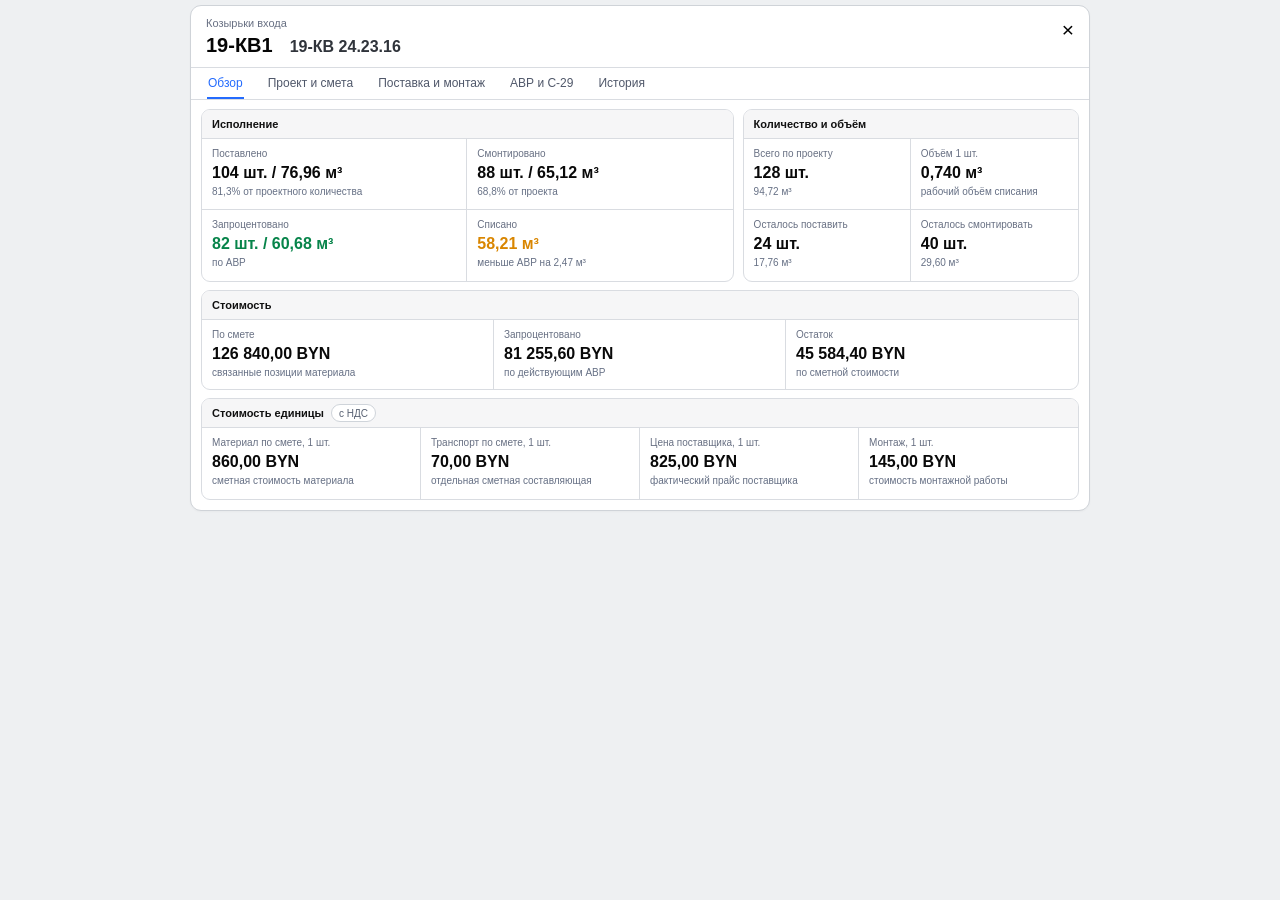
==== prototype/material-card/material-card.html @ f225ee91 "Add standalone material card visual prototype" ====
<!doctype html><html lang="ru"><head><meta charset="utf-8"><meta name="viewport" content="width=device-width,initial-scale=1"><title>Карточка материала — Филимонова</title><link rel="stylesheet" href="./material-card.css"></head><body><main class="fmc-stage"><article class="fmc-card">
<header class="fmc-top"><div class="fmc-kicker">Козырьки входа</div><div class="fmc-id"><span class="fmc-mark">19-КВ1</span><span class="fmc-name">19-КВ 24.23.16</span></div><button class="fmc-close" type="button">×</button></header>
<nav class="fmc-tabs"><button class="fmc-tab is-active" data-tab="overview">Обзор</button><button class="fmc-tab" data-tab="project">Проект и смета</button><button class="fmc-tab" data-tab="supply">Поставка и монтаж</button><button class="fmc-tab" data-tab="avr">АВР и С-29</button><button class="fmc-tab" data-tab="history">История</button></nav>
<section class="fmc-page is-active" data-page="overview"><div class="fmc-row two"><div class="fmc-box"><div class="fmc-box-title">Исполнение</div><div class="fmc-grid2"><div class="fmc-metric"><div class="fmc-label">Поставлено</div><div class="fmc-value">104 шт. / 76,96 м³</div><div class="fmc-sub">81,3% от проектного количества</div></div><div class="fmc-metric"><div class="fmc-label">Смонтировано</div><div class="fmc-value">88 шт. / 65,12 м³</div><div class="fmc-sub">68,8% от проекта</div></div><div class="fmc-metric"><div class="fmc-label">Запроцентовано</div><div class="fmc-value fmc-green">82 шт. / 60,68 м³</div><div class="fmc-sub">по АВР</div></div><div class="fmc-metric"><div class="fmc-label">Списано</div><div class="fmc-value fmc-orange">58,21 м³</div><div class="fmc-sub">меньше АВР на 2,47 м³</div></div></div></div><div class="fmc-box"><div class="fmc-box-title">Количество и объём</div><div class="fmc-grid2"><div class="fmc-metric"><div class="fmc-label">Всего по проекту</div><div class="fmc-value">128 шт.</div><div class="fmc-sub">94,72 м³</div></div><div class="fmc-metric"><div class="fmc-label">Объём 1 шт.</div><div class="fmc-value">0,740 м³</div><div class="fmc-sub">рабочий объём списания</div></div><div class="fmc-metric"><div class="fmc-label">Осталось поставить</div><div class="fmc-value">24 шт.</div><div class="fmc-sub">17,76 м³</div></div><div class="fmc-metric"><div class="fmc-label">Осталось смонтировать</div><div class="fmc-value">40 шт.</div><div class="fmc-sub">29,60 м³</div></div></div></div></div>
<div class="fmc-box fmc-mt fmc-cost"><div class="fmc-box-title">Стоимость</div><div class="fmc-grid3"><div class="fmc-metric"><div class="fmc-label">По смете</div><div class="fmc-value">126 840,00 BYN</div><div class="fmc-sub">связанные позиции материала</div></div><div class="fmc-metric"><div class="fmc-label">Запроцентовано</div><div class="fmc-value">81 255,60 BYN</div><div class="fmc-sub">по действующим АВР</div></div><div class="fmc-metric"><div class="fmc-label">Остаток</div><div class="fmc-value">45 584,40 BYN</div><div class="fmc-sub">по сметной стоимости</div></div></div></div>
<div class="fmc-box fmc-mt"><div class="fmc-box-title">Стоимость единицы <span class="fmc-badge">с НДС</span></div><div class="fmc-grid4"><div class="fmc-metric"><div class="fmc-label">Материал по смете, 1 шт.</div><div class="fmc-value">860,00 BYN</div><div class="fmc-sub">сметная стоимость материала</div></div><div class="fmc-metric"><div class="fmc-label">Транспорт по смете, 1 шт.</div><div class="fmc-value">70,00 BYN</div><div class="fmc-sub">отдельная сметная составляющая</div></div><div class="fmc-metric"><div class="fmc-label">Цена поставщика, 1 шт.</div><div class="fmc-value">825,00 BYN</div><div class="fmc-sub">фактический прайс поставщика</div></div><div class="fmc-metric"><div class="fmc-label">Монтаж, 1 шт.</div><div class="fmc-value">145,00 BYN</div><div class="fmc-sub">стоимость монтажной работы</div></div></div></div></section>
<section class="fmc-page" data-page="project"><div class="fmc-row equal"><div class="fmc-box"><div class="fmc-box-title">Проект</div><div class="fmc-grid2"><div class="fmc-metric"><div class="fmc-label">Всего</div><div class="fmc-value">128 шт.</div><div class="fmc-sub">94,72 м³</div></div><div class="fmc-metric"><div class="fmc-label">Объём 1 шт.</div><div class="fmc-value">0,740 м³</div><div class="fmc-sub">для учёта и списания</div></div></div></div><div class="fmc-box"><div class="fmc-box-title">Смета</div><div class="fmc-grid2"><div class="fmc-metric"><div class="fmc-label">Количество по смете</div><div class="fmc-value">128 шт.</div><div class="fmc-sub">связанные позиции</div></div><div class="fmc-metric"><div class="fmc-label">Контроль</div><div class="fmc-value fmc-green">Совпадает</div><div class="fmc-sub">проект = смета</div></div></div></div></div>
<div class="fmc-box fmc-mt"><div class="fmc-box-title">Распределение по этажам <span class="fmc-note">компактная матрица вместо длинного списка</span></div><div class="fmc-floor"><table><thead><tr><th>Секция</th><th>Ц</th><th>1</th><th>2</th><th>3</th><th>4</th><th>5</th><th>6</th><th>7</th><th>8</th><th>9</th><th>10</th><th>11</th><th>12</th><th>13</th><th>14</th><th>15</th><th>16</th><th>17</th><th>18</th><th>19</th><th>Ч</th><th>К</th><th>Всего</th></tr></thead><tbody><tr><td>Секция 1</td><td>2</td><td>3</td><td>3</td><td>3</td><td>3</td><td>3</td><td>3</td><td>3</td><td>3</td><td>3</td><td>3</td><td>3</td><td>3</td><td>3</td><td>3</td><td>3</td><td>3</td><td>3</td><td>3</td><td>3</td><td>2</td><td>—</td><td><b>61</b></td></tr><tr><td>Секция 2</td><td>2</td><td>3</td><td>3</td><td>3</td><td>3</td><td>3</td><td>3</td><td>3</td><td>3</td><td>3</td><td>3</td><td>3</td><td>3</td><td>3</td><td>3</td><td>3</td><td>3</td><td>3</td><td>3</td><td>3</td><td>3</td><td>—</td><td><b>67</b></td></tr></tbody></table></div></div>
<div class="fmc-box fmc-mt"><div class="fmc-box-title">Связанные строки смет</div><div class="fmc-table-wrap"><table class="fmc-table"><thead><tr><th>Смета</th><th>Поз.</th><th>Марка</th><th>Наименование</th><th>Ед.</th><th>По смете</th><th>Запроцентовано</th><th>Остаток</th><th>Стоимость</th></tr></thead><tbody><tr><td class="center">№202</td><td class="center">496</td><td>19-КВ1</td><td>19-КВ 24.23.16</td><td class="center">шт.</td><td class="num">128</td><td class="num">82</td><td class="num">46</td><td class="num">126 840,00</td></tr></tbody></table></div></div>
<div class="fmc-box fmc-mt"><div class="fmc-box-title">Стоимость по смете <span class="fmc-badge">с НДС</span></div><div class="fmc-grid3"><div class="fmc-metric"><div class="fmc-label">Материал, 1 шт.</div><div class="fmc-value">860,00 BYN</div><div class="fmc-sub">сметная цена</div></div><div class="fmc-metric"><div class="fmc-label">Транспорт, 1 шт.</div><div class="fmc-value">70,00 BYN</div><div class="fmc-sub">сметный транспорт</div></div><div class="fmc-metric"><div class="fmc-label">Материал + транспорт</div><div class="fmc-value">930,00 BYN</div><div class="fmc-sub">сметная база единицы</div></div></div></div>
<div class="fmc-row equal fmc-mt"><div class="fmc-box"><div class="fmc-box-title">Исходные данные сметы</div><div class="fmc-props"><div class="fmc-prop"><b>Исходное обоснование</b><span>19-КВ1</span></div><div class="fmc-prop"><b>Исходное наименование</b><span>19-КВ 24.23.16</span></div><div class="fmc-prop"><b>Источник</b><span>Смета №202</span></div></div></div><div class="fmc-box"><div class="fmc-box-title">Технические данные проекта</div><div class="fmc-props"><div class="fmc-prop"><b>Обозначение</b><span>111-22-КЖ.И9-19-КВ1</span></div><div class="fmc-prop"><b>Масса</b><span>2 210 кг</span></div><div class="fmc-prop"><b>Габариты</b><span>2400 × 2300 × 160 мм</span></div></div></div></div></section>
<section class="fmc-page" data-page="supply"><div class="fmc-box"><div class="fmc-box-title">Движение материала</div><div class="fmc-flow"><div class="fmc-flow-card"><b>Требуется по проекту</b><strong>128 шт. / 94,72 м³</strong><span>100%</span></div><div class="fmc-arrow">→</div><div class="fmc-flow-card"><b>Поставлено</b><strong>104 шт. / 76,96 м³</strong><span>на объекте 81,3%</span></div><div class="fmc-arrow">→</div><div class="fmc-flow-card"><b>Смонтировано</b><strong>88 шт. / 65,12 м³</strong><span>68,8% проекта</span></div></div></div><div class="fmc-row equal fmc-mt"><div class="fmc-box"><div class="fmc-box-title">Поставка</div><div class="fmc-progress-row"><b>Поставлено</b><div class="fmc-track"><div class="fmc-fill" style="width:81.3%"></div></div><div class="fmc-pval">104 / 128 шт.</div></div><div class="fmc-progress-row"><b>Осталось поставить</b><div></div><div class="fmc-pval">24 шт. / 17,76 м³</div></div><div class="fmc-progress-row"><b>На объекте сейчас</b><div></div><div class="fmc-pval">16 шт. / 11,84 м³</div></div></div><div class="fmc-box"><div class="fmc-box-title">Монтаж</div><div class="fmc-progress-row"><b>Смонтировано</b><div class="fmc-track"><div class="fmc-fill green" style="width:68.8%"></div></div><div class="fmc-pval">88 / 128 шт.</div></div><div class="fmc-progress-row"><b>Осталось смонтировать</b><div></div><div class="fmc-pval">40 шт. / 29,60 м³</div></div><div class="fmc-progress-row"><b>Обеспечено поставкой</b><div class="fmc-track"><div class="fmc-fill" style="width:40%"></div></div><div class="fmc-pval">16 из 40 шт.</div></div></div></div>
<div class="fmc-box fmc-mt"><div class="fmc-box-title">Фактическая стоимость <span class="fmc-badge">с НДС</span></div><div class="fmc-grid3"><div class="fmc-metric"><div class="fmc-label">Цена поставщика, 1 шт.</div><div class="fmc-value">825,00 BYN</div><div class="fmc-sub">по действующему прайсу/факту</div></div><div class="fmc-metric"><div class="fmc-label">Монтаж, 1 шт.</div><div class="fmc-value">145,00 BYN</div><div class="fmc-sub">стоимость монтажной работы</div></div><div class="fmc-metric"><div class="fmc-label">Материал + монтаж</div><div class="fmc-value">970,00 BYN</div><div class="fmc-sub">без сравнения с С-29</div></div></div></div>
<div class="fmc-row equal fmc-mt"><div class="fmc-box"><div class="fmc-box-title">Последние поставки</div><table class="fmc-table"><thead><tr><th>Дата</th><th>Документ</th><th>Кол-во</th><th>Объём</th></tr></thead><tbody><tr><td>24.09.2026</td><td>ТТН 4821</td><td class="num">8 шт.</td><td class="num">5,92 м³</td></tr><tr><td>18.09.2026</td><td>ТТН 4716</td><td class="num">10 шт.</td><td class="num">7,40 м³</td></tr><tr><td>11.09.2026</td><td>ТТН 4598</td><td class="num">12 шт.</td><td class="num">8,88 м³</td></tr></tbody></table></div><div class="fmc-box"><div class="fmc-box-title">Монтаж по секциям</div><table class="fmc-table"><thead><tr><th>Секция</th><th>По проекту</th><th>Смонтировано</th><th>Остаток</th></tr></thead><tbody><tr><td>Секция 1</td><td class="num">61</td><td class="num">45</td><td class="num">16</td></tr><tr><td>Секция 2</td><td class="num">67</td><td class="num">43</td><td class="num">24</td></tr><tr class="total"><td>Всего</td><td class="num">128</td><td class="num">88</td><td class="num">40</td></tr></tbody></table></div></div></section>
<section class="fmc-page" data-page="avr"><div class="fmc-row three"><div class="fmc-box"><div class="fmc-box-title">Запроцентовано</div><div class="fmc-metric"><div class="fmc-value fmc-green">82 шт. / 60,68 м³</div><div class="fmc-sub">81 255,60 BYN</div></div></div><div class="fmc-box"><div class="fmc-box-title">Списано <span class="fmc-badge">без НДС</span></div><div class="fmc-metric"><div class="fmc-value fmc-orange">58,21 м³</div><div class="fmc-sub">по С-29 / бухгалтерии</div></div></div><div class="fmc-box"><div class="fmc-box-title">Разница</div><div class="fmc-metric"><div class="fmc-value fmc-orange">2,47 м³</div><div class="fmc-sub"><span class="fmc-badge warn">списано меньше АВР</span></div></div></div></div>
<div class="fmc-box fmc-mt"><div class="fmc-box-title">АВР и списание по месяцам <span class="fmc-note">АВР — по сметной базе; С-29 — без НДС</span></div><table class="fmc-table"><thead><tr><th>Месяц</th><th>АВР</th><th>Кол-во, шт.</th><th>АВР, м³</th><th>Стоимость АВР</th><th>С-29, м³</th><th>Разница</th><th>Статус</th></tr></thead><tbody><tr><td>Июнь 2026</td><td>№1</td><td class="num">18</td><td class="num">13,32</td><td class="num">17 826,00</td><td class="num">13,32</td><td class="num fmc-green">0,00</td><td class="center"><span class="fmc-badge">совпадает</span></td></tr><tr><td>Июль 2026</td><td>№2</td><td class="num">20</td><td class="num">14,80</td><td class="num">19 806,00</td><td class="num">14,80</td><td class="num fmc-green">0,00</td><td class="center"><span class="fmc-badge">совпадает</span></td></tr><tr><td>Август 2026</td><td>№3</td><td class="num">22</td><td class="num">16,28</td><td class="num">21 786,60</td><td class="num">15,31</td><td class="num fmc-orange">0,97</td><td class="center"><span class="fmc-badge warn">контроль</span></td></tr><tr><td>Сентябрь 2026</td><td>№4</td><td class="num">22</td><td class="num">16,28</td><td class="num">21 837,00</td><td class="num">14,78</td><td class="num fmc-orange">1,50</td><td class="center"><span class="fmc-badge warn">контроль</span></td></tr><tr class="total"><td>Всего</td><td></td><td class="num">82</td><td class="num">60,68</td><td class="num">81 255,60</td><td class="num">58,21</td><td class="num fmc-orange">2,47</td><td></td></tr></tbody></table></div>
<div class="fmc-box fmc-mt"><div class="fmc-box-title">Стоимость</div><div class="fmc-grid3"><div class="fmc-metric"><div class="fmc-label">По смете</div><div class="fmc-value">126 840,00 BYN</div><div class="fmc-sub">100%</div></div><div class="fmc-metric"><div class="fmc-label">Запроцентовано</div><div class="fmc-value">81 255,60 BYN</div><div class="fmc-sub">64,1%</div></div><div class="fmc-metric"><div class="fmc-label">Остаток</div><div class="fmc-value">45 584,40 BYN</div><div class="fmc-sub">35,9%</div></div></div></div></section>
<section class="fmc-page" data-page="history"><div class="fmc-box"><div class="fmc-box-title">История материала <span class="fmc-note">изменения данных, связей и источников</span></div><div class="fmc-history"><div class="fmc-history-row"><div class="fmc-history-time">27.09.2026 · 10:24</div><div class="fmc-history-source">Сметы</div><div>Для пользовательского отображения применены проектные Марка и Наименование. Исходные сметные значения сохранены.</div><div class="fmc-history-user">Система</div></div><div class="fmc-history-row"><div class="fmc-history-time">25.09.2026 · 16:43</div><div class="fmc-history-source">С-29</div><div>За сентябрь списано 14,78 м³. Разница с АВР месяца — 1,50 м³.</div><div class="fmc-history-user">Система</div></div><div class="fmc-history-row"><div class="fmc-history-time">24.09.2026 · 11:12</div><div class="fmc-history-source">Поставка</div><div>Импортирована поставка по ТТН 4821: 8 шт. / 5,92 м³.</div><div class="fmc-history-user">Импорт</div></div><div class="fmc-history-row"><div class="fmc-history-time">20.09.2026 · 17:08</div><div class="fmc-history-source">Монтаж</div><div>Подтверждён монтаж 6 панелей по секции 1.</div><div class="fmc-history-user">Прораб</div></div><div class="fmc-history-row"><div class="fmc-history-time">18.09.2026 · 09:31</div><div class="fmc-history-source">Смета №202</div><div>Связь материала со строкой сметы №202, поз. 496 подтверждена.</div><div class="fmc-history-user">ПТО</div></div></div></div><div class="fmc-tech">▸&nbsp; Технические идентификаторы</div></section>
</article></main><script src="./material-card.js"></script></body></html>
---- prototype/material-card/material-card.css ----
/* Standalone Filimonova Material Card. No dependency on app.css. */
:root{--fmc-bg:#eef0f2;--fmc-card:#fff;--fmc-line:#d9dce1;--fmc-line2:#e5e7eb;--fmc-head:#f6f6f7;--fmc-text:#111827;--fmc-muted:#687083;--fmc-blue:#246bfd;--fmc-green:#07844a;--fmc-orange:#d98600}
*{box-sizing:border-box}html,body{margin:0;min-height:100%;font-family:"Segoe UI",Arial,sans-serif;color:var(--fmc-text);background:var(--fmc-bg);font-size:12px}.fmc-stage{padding:5px}.fmc-card{width:900px;max-width:calc(100vw - 10px);margin:0 auto;background:#fff;border:1px solid #cfd3d8;border-radius:11px;box-shadow:0 1px 2px rgba(0,0,0,.03);overflow:hidden}.fmc-top{position:relative;padding:11px 48px 9px 15px;border-bottom:1px solid var(--fmc-line)}.fmc-kicker{font-size:11px;color:var(--fmc-muted);margin-bottom:4px}.fmc-id{display:flex;align-items:baseline;gap:17px}.fmc-mark{font-size:20px;line-height:25px;font-weight:700;color:#050505}.fmc-name{font-size:16px;line-height:22px;font-weight:600;color:#30343b}.fmc-close{position:absolute;right:15px;top:13px;border:0;background:none;font-size:21px;line-height:22px;padding:0;cursor:pointer}.fmc-tabs{height:32px;display:flex;align-items:flex-end;gap:23px;padding:0 16px;border-bottom:1px solid var(--fmc-line);white-space:nowrap}.fmc-tab{height:31px;border:0;border-bottom:2px solid transparent;background:none;padding:0 1px;font:12px/30px "Segoe UI",Arial;color:#50586a;cursor:pointer}.fmc-tab.is-active{color:var(--fmc-blue);border-bottom-color:var(--fmc-blue);font-weight:500}.fmc-page{display:none;padding:9px 10px 10px}.fmc-page.is-active{display:block}.fmc-row{display:grid;gap:9px}.fmc-row.two{grid-template-columns:1.52fr .96fr}.fmc-row.equal{grid-template-columns:1fr 1fr}.fmc-row.three{grid-template-columns:repeat(3,1fr)}.fmc-box{border:1px solid var(--fmc-line);border-radius:9px;overflow:hidden;background:#fff}.fmc-box+.fmc-box{}.fmc-box-title{height:29px;display:flex;align-items:center;padding:0 10px;background:var(--fmc-head);border-bottom:1px solid var(--fmc-line);font-weight:700;color:#111;font-size:11px}.fmc-box-title .fmc-note{font-weight:400;color:#697386;margin-left:8px;font-size:10px}.fmc-grid2{display:grid;grid-template-columns:1fr 1fr}.fmc-grid3{display:grid;grid-template-columns:repeat(3,1fr)}.fmc-grid4{display:grid;grid-template-columns:repeat(4,1fr)}.fmc-metric{min-height:71px;padding:9px 10px;border-right:1px solid var(--fmc-line);border-bottom:1px solid var(--fmc-line)}.fmc-grid2 .fmc-metric:nth-child(2n),.fmc-grid3 .fmc-metric:nth-child(3n),.fmc-grid4 .fmc-metric:nth-child(4n){border-right:0}.fmc-grid2 .fmc-metric:nth-last-child(-n+2),.fmc-grid3 .fmc-metric:nth-last-child(-n+3),.fmc-grid4 .fmc-metric:nth-last-child(-n+4){border-bottom:0}.fmc-label{font-size:10px;color:var(--fmc-muted);margin-bottom:4px}.fmc-value{font-size:16px;line-height:19px;font-weight:700;color:#090909}.fmc-sub{font-size:10px;line-height:14px;color:#667085;margin-top:3px}.fmc-green{color:var(--fmc-green)}.fmc-orange{color:var(--fmc-orange)}.fmc-blue{color:var(--fmc-blue)}.fmc-mt{margin-top:8px}.fmc-badge{display:inline-flex;align-items:center;height:18px;border:1px solid #cfd4da;border-radius:10px;padding:0 7px;background:#fff;color:#596273;font-size:10px;font-weight:400;margin-left:7px}.fmc-badge.warn{border-color:#f0c782;background:#fff8eb;color:#b66d00}.fmc-cost .fmc-metric{min-height:69px}.fmc-table-wrap{overflow:auto}.fmc-table{width:100%;border-collapse:collapse;table-layout:auto;font-size:10.5px}.fmc-table th,.fmc-table td{height:29px;padding:0 8px;border-right:1px solid var(--fmc-line);border-bottom:1px solid var(--fmc-line);white-space:nowrap}.fmc-table th:last-child,.fmc-table td:last-child{border-right:0}.fmc-table tr:last-child td{border-bottom:0}.fmc-table th{background:#fafafa;color:#4d5565;font-weight:400;text-align:center}.fmc-table td.num{text-align:right}.fmc-table td.center{text-align:center}.fmc-table tr.total td{font-weight:700}.fmc-floor{padding:7px 10px 8px}.fmc-floor table{width:100%;border-collapse:collapse;font-size:9px}.fmc-floor th,.fmc-floor td{height:27px;border:1px solid var(--fmc-line);text-align:center;padding:0 4px}.fmc-floor th{font-weight:400;color:#475166;background:#fafafa}.fmc-floor td:first-child,.fmc-floor th:first-child{text-align:left;padding-left:8px}.fmc-floor td:first-child{font-weight:700}.fmc-props{padding:3px 10px 6px}.fmc-prop{display:grid;grid-template-columns:145px 1fr;align-items:center;min-height:28px;border-bottom:1px solid #eceef1}.fmc-prop:last-child{border-bottom:0}.fmc-prop b{font-weight:400;color:#687083;font-size:10px}.fmc-prop span{font-size:10.5px}.fmc-flow{display:grid;grid-template-columns:1fr 28px 1fr 28px 1fr;align-items:center;padding:10px}.fmc-flow-card{border:1px solid var(--fmc-line);border-radius:8px;padding:9px 10px;min-height:73px}.fmc-flow-card b{display:block;font-weight:400;color:#687083;font-size:10px;margin-bottom:4px}.fmc-flow-card strong{display:block;font-size:15px;line-height:19px}.fmc-flow-card span{font-size:10px;color:#687083}.fmc-arrow{text-align:center;color:#89909b;font-size:17px}.fmc-progress-row{display:grid;grid-template-columns:165px 1fr 125px;gap:10px;align-items:center;min-height:31px;padding:0 9px;border-bottom:1px solid #eceef1}.fmc-progress-row:last-child{border-bottom:0}.fmc-progress-row b{font-size:10px}.fmc-track{height:6px;background:#e8e9eb;border-radius:4px;overflow:hidden}.fmc-fill{height:100%;background:#4285f4}.fmc-fill.green{background:#168650}.fmc-pval{text-align:right;font-size:10px}.fmc-history{padding:1px 10px}.fmc-history-row{display:grid;grid-template-columns:135px 115px 1fr 80px;gap:10px;align-items:start;padding:8px 0;border-bottom:1px solid #e6e8eb;font-size:10px}.fmc-history-row:last-child{border-bottom:0}.fmc-history-time,.fmc-history-user{color:#697386}.fmc-history-source{font-weight:700}.fmc-history-user{text-align:right}.fmc-tech{height:30px;display:flex;align-items:center;padding:0 10px;color:#687083;font-size:10px;border-top:1px solid var(--fmc-line);margin-top:8px}.fmc-compact .fmc-metric{min-height:72px}
@media(max-width:720px){.fmc-row.two,.fmc-row.equal,.fmc-row.three{grid-template-columns:1fr}.fmc-flow{grid-template-columns:1fr;gap:6px}.fmc-arrow{transform:rotate(90deg)}.fmc-history-row{grid-template-columns:1fr}.fmc-history-user{text-align:left}}
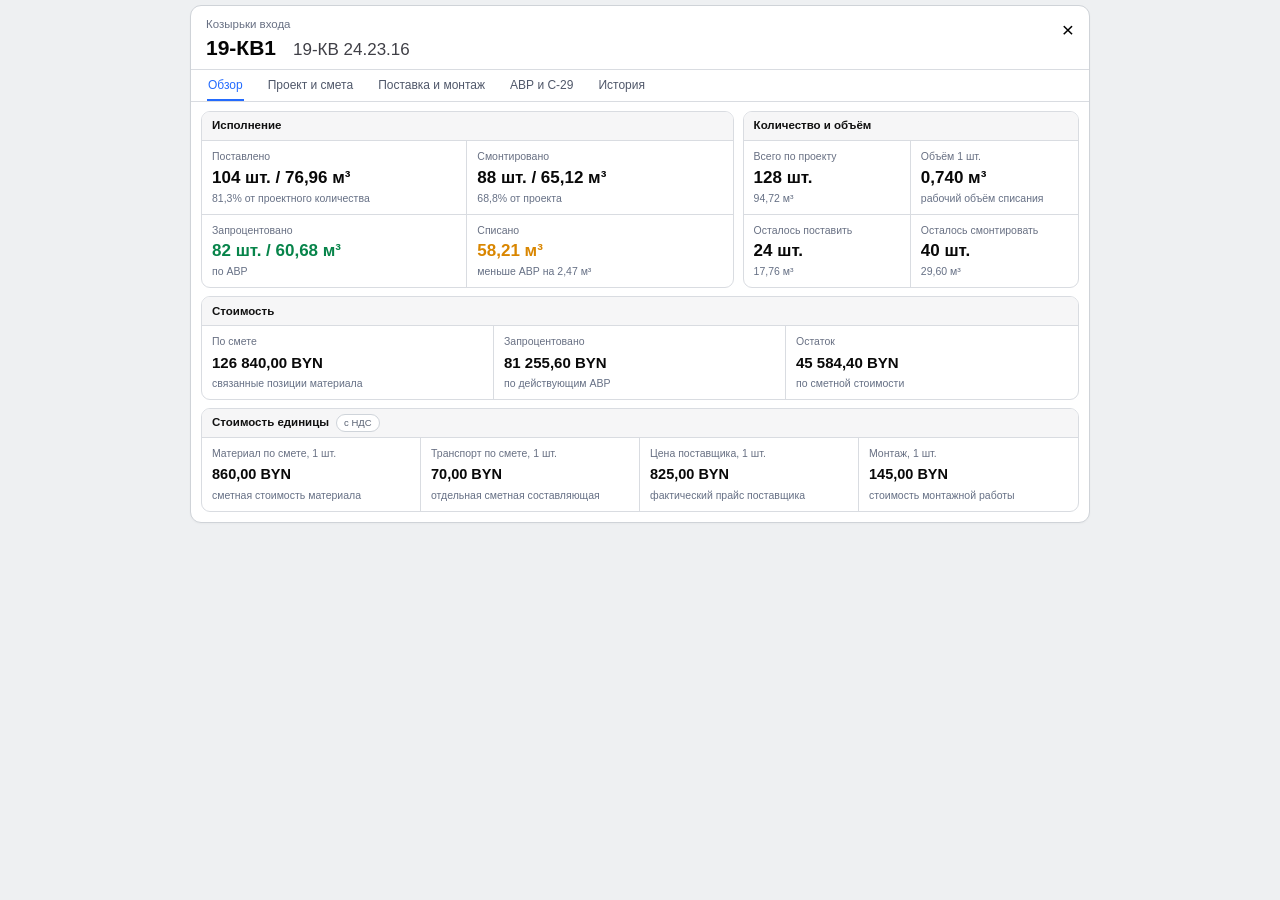
==== commit 2cd64e3d: "Refresh material card stylesheet for Arial typography" ====
--- a/prototype/material-card/material-card.html
+++ b/prototype/material-card/material-card.html
@@ -1,4 +1,4 @@
-<!doctype html><html lang="ru"><head><meta charset="utf-8"><meta name="viewport" content="width=device-width,initial-scale=1"><title>Карточка материала — Филимонова</title><link rel="stylesheet" href="./material-card.css"></head><body><main class="fmc-stage"><article class="fmc-card">
+<!doctype html><html lang="ru"><head><meta charset="utf-8"><meta name="viewport" content="width=device-width,initial-scale=1"><title>Карточка материала — Филимонова</title><link rel="stylesheet" href="./material-card.css?v=20260929-arial"></head><body><main class="fmc-stage"><article class="fmc-card">
 <header class="fmc-top"><div class="fmc-kicker">Козырьки входа</div><div class="fmc-id"><span class="fmc-mark">19-КВ1</span><span class="fmc-name">19-КВ 24.23.16</span></div><button class="fmc-close" type="button">×</button></header>
 <nav class="fmc-tabs"><button class="fmc-tab is-active" data-tab="overview">Обзор</button><button class="fmc-tab" data-tab="project">Проект и смета</button><button class="fmc-tab" data-tab="supply">Поставка и монтаж</button><button class="fmc-tab" data-tab="avr">АВР и С-29</button><button class="fmc-tab" data-tab="history">История</button></nav>
 <section class="fmc-page is-active" data-page="overview"><div class="fmc-row two"><div class="fmc-box"><div class="fmc-box-title">Исполнение</div><div class="fmc-grid2"><div class="fmc-metric"><div class="fmc-label">Поставлено</div><div class="fmc-value">104 шт. / 76,96 м³</div><div class="fmc-sub">81,3% от проектного количества</div></div><div class="fmc-metric"><div class="fmc-label">Смонтировано</div><div class="fmc-value">88 шт. / 65,12 м³</div><div class="fmc-sub">68,8% от проекта</div></div><div class="fmc-metric"><div class="fmc-label">Запроцентовано</div><div class="fmc-value fmc-green">82 шт. / 60,68 м³</div><div class="fmc-sub">по АВР</div></div><div class="fmc-metric"><div class="fmc-label">Списано</div><div class="fmc-value fmc-orange">58,21 м³</div><div class="fmc-sub">меньше АВР на 2,47 м³</div></div></div></div><div class="fmc-box"><div class="fmc-box-title">Количество и объём</div><div class="fmc-grid2"><div class="fmc-metric"><div class="fmc-label">Всего по проекту</div><div class="fmc-value">128 шт.</div><div class="fmc-sub">94,72 м³</div></div><div class="fmc-metric"><div class="fmc-label">Объём 1 шт.</div><div class="fmc-value">0,740 м³</div><div class="fmc-sub">рабочий объём списания</div></div><div class="fmc-metric"><div class="fmc-label">Осталось поставить</div><div class="fmc-value">24 шт.</div><div class="fmc-sub">17,76 м³</div></div><div class="fmc-metric"><div class="fmc-label">Осталось смонтировать</div><div class="fmc-value">40 шт.</div><div class="fmc-sub">29,60 м³</div></div></div></div></div>
--- a/prototype/material-card/material-card.css
+++ b/prototype/material-card/material-card.css
@@ -1,4 +1,4 @@
 /* Standalone Filimonova Material Card. No dependency on app.css. */
 :root{--fmc-bg:#eef0f2;--fmc-card:#fff;--fmc-line:#d9dce1;--fmc-line2:#e5e7eb;--fmc-head:#f6f6f7;--fmc-text:#111827;--fmc-muted:#687083;--fmc-blue:#246bfd;--fmc-green:#07844a;--fmc-orange:#d98600}
-*{box-sizing:border-box}html,body{margin:0;min-height:100%;font-family:"Segoe UI",Arial,sans-serif;color:var(--fmc-text);background:var(--fmc-bg);font-size:12px}.fmc-stage{padding:5px}.fmc-card{width:900px;max-width:calc(100vw - 10px);margin:0 auto;background:#fff;border:1px solid #cfd3d8;border-radius:11px;box-shadow:0 1px 2px rgba(0,0,0,.03);overflow:hidden}.fmc-top{position:relative;padding:11px 48px 9px 15px;border-bottom:1px solid var(--fmc-line)}.fmc-kicker{font-size:11px;color:var(--fmc-muted);margin-bottom:4px}.fmc-id{display:flex;align-items:baseline;gap:17px}.fmc-mark{font-size:20px;line-height:25px;font-weight:700;color:#050505}.fmc-name{font-size:16px;line-height:22px;font-weight:600;color:#30343b}.fmc-close{position:absolute;right:15px;top:13px;border:0;background:none;font-size:21px;line-height:22px;padding:0;cursor:pointer}.fmc-tabs{height:32px;display:flex;align-items:flex-end;gap:23px;padding:0 16px;border-bottom:1px solid var(--fmc-line);white-space:nowrap}.fmc-tab{height:31px;border:0;border-bottom:2px solid transparent;background:none;padding:0 1px;font:12px/30px "Segoe UI",Arial;color:#50586a;cursor:pointer}.fmc-tab.is-active{color:var(--fmc-blue);border-bottom-color:var(--fmc-blue);font-weight:500}.fmc-page{display:none;padding:9px 10px 10px}.fmc-page.is-active{display:block}.fmc-row{display:grid;gap:9px}.fmc-row.two{grid-template-columns:1.52fr .96fr}.fmc-row.equal{grid-template-columns:1fr 1fr}.fmc-row.three{grid-template-columns:repeat(3,1fr)}.fmc-box{border:1px solid var(--fmc-line);border-radius:9px;overflow:hidden;background:#fff}.fmc-box+.fmc-box{}.fmc-box-title{height:29px;display:flex;align-items:center;padding:0 10px;background:var(--fmc-head);border-bottom:1px solid var(--fmc-line);font-weight:700;color:#111;font-size:11px}.fmc-box-title .fmc-note{font-weight:400;color:#697386;margin-left:8px;font-size:10px}.fmc-grid2{display:grid;grid-template-columns:1fr 1fr}.fmc-grid3{display:grid;grid-template-columns:repeat(3,1fr)}.fmc-grid4{display:grid;grid-template-columns:repeat(4,1fr)}.fmc-metric{min-height:71px;padding:9px 10px;border-right:1px solid var(--fmc-line);border-bottom:1px solid var(--fmc-line)}.fmc-grid2 .fmc-metric:nth-child(2n),.fmc-grid3 .fmc-metric:nth-child(3n),.fmc-grid4 .fmc-metric:nth-child(4n){border-right:0}.fmc-grid2 .fmc-metric:nth-last-child(-n+2),.fmc-grid3 .fmc-metric:nth-last-child(-n+3),.fmc-grid4 .fmc-metric:nth-last-child(-n+4){border-bottom:0}.fmc-label{font-size:10px;color:var(--fmc-muted);margin-bottom:4px}.fmc-value{font-size:16px;line-height:19px;font-weight:700;color:#090909}.fmc-sub{font-size:10px;line-height:14px;color:#667085;margin-top:3px}.fmc-green{color:var(--fmc-green)}.fmc-orange{color:var(--fmc-orange)}.fmc-blue{color:var(--fmc-blue)}.fmc-mt{margin-top:8px}.fmc-badge{display:inline-flex;align-items:center;height:18px;border:1px solid #cfd4da;border-radius:10px;padding:0 7px;background:#fff;color:#596273;font-size:10px;font-weight:400;margin-left:7px}.fmc-badge.warn{border-color:#f0c782;background:#fff8eb;color:#b66d00}.fmc-cost .fmc-metric{min-height:69px}.fmc-table-wrap{overflow:auto}.fmc-table{width:100%;border-collapse:collapse;table-layout:auto;font-size:10.5px}.fmc-table th,.fmc-table td{height:29px;padding:0 8px;border-right:1px solid var(--fmc-line);border-bottom:1px solid var(--fmc-line);white-space:nowrap}.fmc-table th:last-child,.fmc-table td:last-child{border-right:0}.fmc-table tr:last-child td{border-bottom:0}.fmc-table th{background:#fafafa;color:#4d5565;font-weight:400;text-align:center}.fmc-table td.num{text-align:right}.fmc-table td.center{text-align:center}.fmc-table tr.total td{font-weight:700}.fmc-floor{padding:7px 10px 8px}.fmc-floor table{width:100%;border-collapse:collapse;font-size:9px}.fmc-floor th,.fmc-floor td{height:27px;border:1px solid var(--fmc-line);text-align:center;padding:0 4px}.fmc-floor th{font-weight:400;color:#475166;background:#fafafa}.fmc-floor td:first-child,.fmc-floor th:first-child{text-align:left;padding-left:8px}.fmc-floor td:first-child{font-weight:700}.fmc-props{padding:3px 10px 6px}.fmc-prop{display:grid;grid-template-columns:145px 1fr;align-items:center;min-height:28px;border-bottom:1px solid #eceef1}.fmc-prop:last-child{border-bottom:0}.fmc-prop b{font-weight:400;color:#687083;font-size:10px}.fmc-prop span{font-size:10.5px}.fmc-flow{display:grid;grid-template-columns:1fr 28px 1fr 28px 1fr;align-items:center;padding:10px}.fmc-flow-card{border:1px solid var(--fmc-line);border-radius:8px;padding:9px 10px;min-height:73px}.fmc-flow-card b{display:block;font-weight:400;color:#687083;font-size:10px;margin-bottom:4px}.fmc-flow-card strong{display:block;font-size:15px;line-height:19px}.fmc-flow-card span{font-size:10px;color:#687083}.fmc-arrow{text-align:center;color:#89909b;font-size:17px}.fmc-progress-row{display:grid;grid-template-columns:165px 1fr 125px;gap:10px;align-items:center;min-height:31px;padding:0 9px;border-bottom:1px solid #eceef1}.fmc-progress-row:last-child{border-bottom:0}.fmc-progress-row b{font-size:10px}.fmc-track{height:6px;background:#e8e9eb;border-radius:4px;overflow:hidden}.fmc-fill{height:100%;background:#4285f4}.fmc-fill.green{background:#168650}.fmc-pval{text-align:right;font-size:10px}.fmc-history{padding:1px 10px}.fmc-history-row{display:grid;grid-template-columns:135px 115px 1fr 80px;gap:10px;align-items:start;padding:8px 0;border-bottom:1px solid #e6e8eb;font-size:10px}.fmc-history-row:last-child{border-bottom:0}.fmc-history-time,.fmc-history-user{color:#697386}.fmc-history-source{font-weight:700}.fmc-history-user{text-align:right}.fmc-tech{height:30px;display:flex;align-items:center;padding:0 10px;color:#687083;font-size:10px;border-top:1px solid var(--fmc-line);margin-top:8px}.fmc-compact .fmc-metric{min-height:72px}
+*{box-sizing:border-box}html,body{margin:0;min-height:100%;font-family:Arial,sans-serif;color:var(--fmc-text);background:var(--fmc-bg);font-size:13px;line-height:1.3}.fmc-stage{padding:5px}.fmc-card{width:900px;max-width:calc(100vw - 10px);margin:0 auto;background:#fff;border:1px solid #cfd3d8;border-radius:11px;box-shadow:0 1px 2px rgba(0,0,0,.03);overflow:hidden}.fmc-top{position:relative;padding:11px 48px 9px 15px;border-bottom:1px solid var(--fmc-line)}.fmc-kicker{font-size:11.5px;color:var(--fmc-muted);margin-bottom:4px}.fmc-id{display:flex;align-items:baseline;gap:17px}.fmc-mark{font-size:21px;line-height:24px;font-weight:600;color:#050505}.fmc-name{font-size:17px;line-height:21px;font-weight:500;color:#3F3F46}.fmc-close{position:absolute;right:15px;top:13px;border:0;background:none;font:inherit;font-size:21px;line-height:22px;padding:0;cursor:pointer}.fmc-tabs{height:32px;display:flex;align-items:flex-end;gap:23px;padding:0 16px;border-bottom:1px solid var(--fmc-line);white-space:nowrap}.fmc-tab{height:31px;border:0;border-bottom:2px solid transparent;background:none;padding:0 1px;font:inherit;font-size:12px;line-height:30px;color:#50586a;cursor:pointer}.fmc-tab.is-active{color:var(--fmc-blue);border-bottom-color:var(--fmc-blue);font-weight:500}.fmc-page{display:none;padding:9px 10px 10px}.fmc-page.is-active{display:block}.fmc-row{display:grid;gap:9px}.fmc-row.two{grid-template-columns:1.52fr .96fr}.fmc-row.equal{grid-template-columns:1fr 1fr}.fmc-row.three{grid-template-columns:repeat(3,1fr)}.fmc-box{border:1px solid var(--fmc-line);border-radius:9px;overflow:hidden;background:#fff}.fmc-box+.fmc-box{}.fmc-box-title{height:29px;display:flex;align-items:center;padding:0 10px;background:var(--fmc-head);border-bottom:1px solid var(--fmc-line);font-weight:600;color:#111;font-size:11.5px}.fmc-box-title .fmc-note{font-weight:400;color:#697386;margin-left:8px;font-size:10.5px}.fmc-grid2{display:grid;grid-template-columns:1fr 1fr}.fmc-grid3{display:grid;grid-template-columns:repeat(3,1fr)}.fmc-grid4{display:grid;grid-template-columns:repeat(4,1fr)}.fmc-metric{min-height:71px;padding:9px 10px;border-right:1px solid var(--fmc-line);border-bottom:1px solid var(--fmc-line)}.fmc-grid2 .fmc-metric:nth-child(2n),.fmc-grid3 .fmc-metric:nth-child(3n),.fmc-grid4 .fmc-metric:nth-child(4n){border-right:0}.fmc-grid2 .fmc-metric:nth-last-child(-n+2),.fmc-grid3 .fmc-metric:nth-last-child(-n+3),.fmc-grid4 .fmc-metric:nth-last-child(-n+4){border-bottom:0}.fmc-label{font-size:10.5px;color:var(--fmc-muted);margin-bottom:3px}.fmc-value{font-size:17px;line-height:21px;font-weight:600;color:#090909}.fmc-sub{font-size:10.5px;line-height:14px;color:#667085;margin-top:3px}.fmc-green{color:var(--fmc-green)}.fmc-orange{color:var(--fmc-orange)}.fmc-blue{color:var(--fmc-blue)}.fmc-mt{margin-top:8px}.fmc-badge{display:inline-flex;align-items:center;height:18px;border:1px solid #cfd4da;border-radius:10px;padding:0 7px;background:#fff;color:#596273;font-size:9.5px;font-weight:500;margin-left:7px}.fmc-badge.warn{border-color:#f0c782;background:#fff8eb;color:#b66d00}.fmc-cost .fmc-metric{min-height:69px}.fmc-cost .fmc-value{font-size:15px}.fmc-grid4 .fmc-value{font-size:14.5px}.fmc-table-wrap{overflow:auto}.fmc-table{width:100%;border-collapse:collapse;table-layout:auto;font-size:11px;font-variant-numeric:tabular-nums}.fmc-table th,.fmc-table td{height:29px;padding:0 8px;border-right:1px solid var(--fmc-line);border-bottom:1px solid var(--fmc-line);white-space:nowrap}.fmc-table th:last-child,.fmc-table td:last-child{border-right:0}.fmc-table tr:last-child td{border-bottom:0}.fmc-table th{background:#fafafa;color:#4d5565;font-weight:500;text-align:center}.fmc-table td.num{text-align:right}.fmc-table td.center{text-align:center}.fmc-table tr.total td{font-weight:600}.fmc-floor{padding:7px 10px 8px}.fmc-floor table{width:100%;border-collapse:collapse;font-size:9px}.fmc-floor th,.fmc-floor td{height:27px;border:1px solid var(--fmc-line);text-align:center;padding:0 4px}.fmc-floor th{font-weight:400;color:#475166;background:#fafafa}.fmc-floor td:first-child,.fmc-floor th:first-child{text-align:left;padding-left:8px}.fmc-floor td:first-child{font-weight:600}.fmc-props{padding:3px 10px 6px}.fmc-prop{display:grid;grid-template-columns:145px 1fr;align-items:center;min-height:28px;border-bottom:1px solid #eceef1}.fmc-prop:last-child{border-bottom:0}.fmc-prop b{font-weight:500;color:#687083;font-size:10.3px}.fmc-prop span{font-size:10.8px}.fmc-flow{display:grid;grid-template-columns:1fr 28px 1fr 28px 1fr;align-items:center;padding:10px}.fmc-flow-card{border:1px solid var(--fmc-line);border-radius:8px;padding:9px 10px;min-height:73px}.fmc-flow-card b{display:block;font-weight:500;color:#687083;font-size:10.5px;margin-bottom:4px}.fmc-flow-card strong{display:block;font-size:16px;line-height:19px}.fmc-flow-card span{font-size:10.2px;color:#687083}.fmc-arrow{text-align:center;color:#89909b;font-size:17px}.fmc-progress-row{display:grid;grid-template-columns:165px 1fr 125px;gap:10px;align-items:center;min-height:31px;padding:0 9px;border-bottom:1px solid #eceef1}.fmc-progress-row:last-child{border-bottom:0}.fmc-progress-row b{font-size:10.7px;font-weight:500}.fmc-track{height:6px;background:#e8e9eb;border-radius:4px;overflow:hidden}.fmc-fill{height:100%;background:#4285f4}.fmc-fill.green{background:#168650}.fmc-pval{text-align:right;font-size:10.8px;font-variant-numeric:tabular-nums}.fmc-history{padding:1px 10px}.fmc-history-row{display:grid;grid-template-columns:135px 115px 1fr 80px;gap:10px;align-items:start;padding:8px 0;border-bottom:1px solid #e6e8eb;font-size:10.8px}.fmc-history-row:last-child{border-bottom:0}.fmc-history-time{color:#697386;font-size:10.5px}.fmc-history-user{color:#697386;font-size:10.3px}.fmc-history-source{font-weight:600;font-size:10.5px}.fmc-history-user{text-align:right}.fmc-tech{height:30px;display:flex;align-items:center;padding:0 10px;color:#687083;font-size:10.5px;border-top:1px solid var(--fmc-line);margin-top:8px}.fmc-compact .fmc-metric{min-height:72px}
 @media(max-width:720px){.fmc-row.two,.fmc-row.equal,.fmc-row.three{grid-template-columns:1fr}.fmc-flow{grid-template-columns:1fr;gap:6px}.fmc-arrow{transform:rotate(90deg)}.fmc-history-row{grid-template-columns:1fr}.fmc-history-user{text-align:left}}
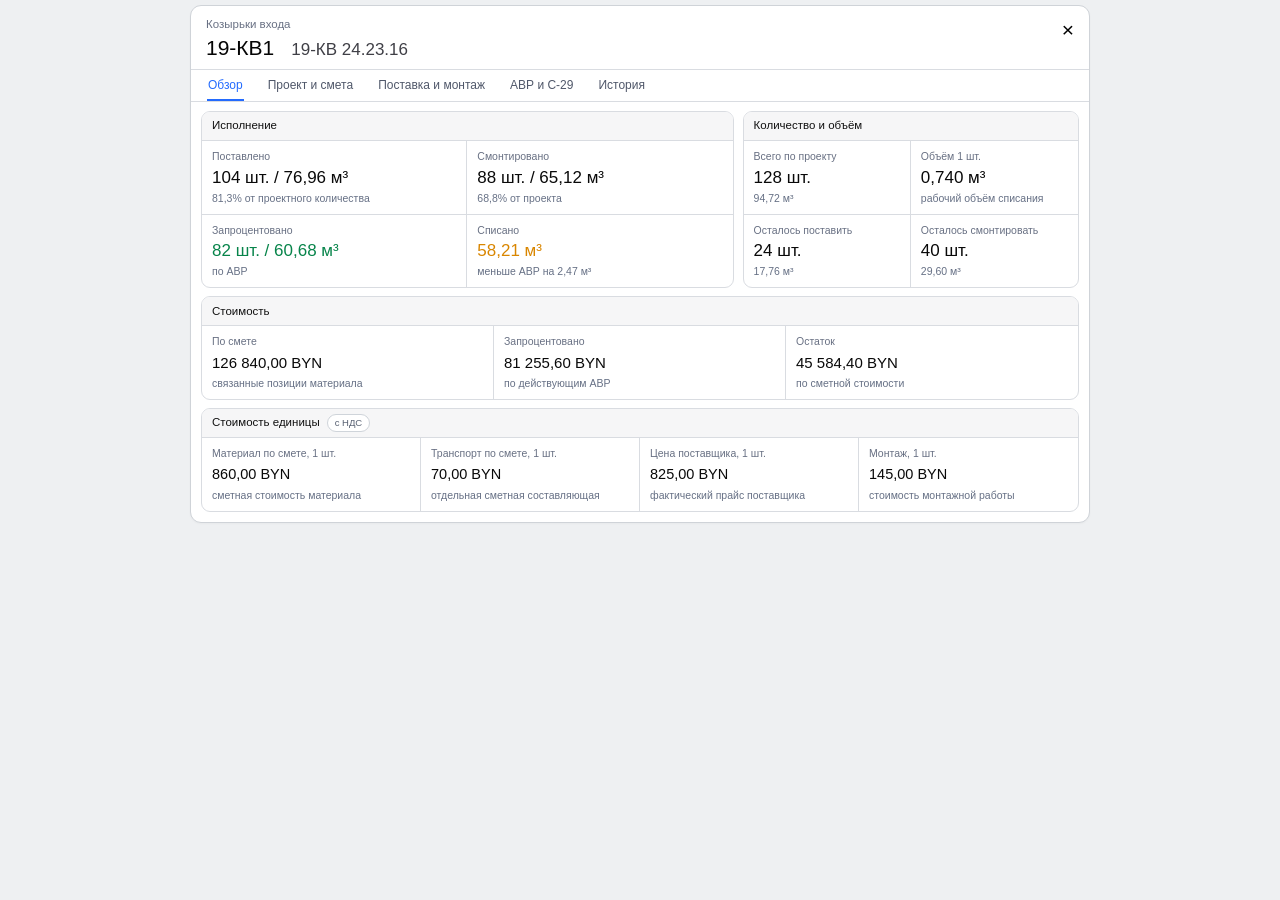
==== commit 0c9429e6: "Refresh refined material card typography" ====
--- a/prototype/material-card/material-card.html
+++ b/prototype/material-card/material-card.html
@@ -1,4 +1,4 @@
-<!doctype html><html lang="ru"><head><meta charset="utf-8"><meta name="viewport" content="width=device-width,initial-scale=1"><title>Карточка материала — Филимонова</title><link rel="stylesheet" href="./material-card.css?v=20260929-arial"></head><body><main class="fmc-stage"><article class="fmc-card">
+<!doctype html><html lang="ru"><head><meta charset="utf-8"><meta name="viewport" content="width=device-width,initial-scale=1"><title>Карточка материала — Филимонова</title><link rel="stylesheet" href="./material-card.css?v=20260929-arial-light"></head><body><main class="fmc-stage"><article class="fmc-card">
 <header class="fmc-top"><div class="fmc-kicker">Козырьки входа</div><div class="fmc-id"><span class="fmc-mark">19-КВ1</span><span class="fmc-name">19-КВ 24.23.16</span></div><button class="fmc-close" type="button">×</button></header>
 <nav class="fmc-tabs"><button class="fmc-tab is-active" data-tab="overview">Обзор</button><button class="fmc-tab" data-tab="project">Проект и смета</button><button class="fmc-tab" data-tab="supply">Поставка и монтаж</button><button class="fmc-tab" data-tab="avr">АВР и С-29</button><button class="fmc-tab" data-tab="history">История</button></nav>
 <section class="fmc-page is-active" data-page="overview"><div class="fmc-row two"><div class="fmc-box"><div class="fmc-box-title">Исполнение</div><div class="fmc-grid2"><div class="fmc-metric"><div class="fmc-label">Поставлено</div><div class="fmc-value">104 шт. / 76,96 м³</div><div class="fmc-sub">81,3% от проектного количества</div></div><div class="fmc-metric"><div class="fmc-label">Смонтировано</div><div class="fmc-value">88 шт. / 65,12 м³</div><div class="fmc-sub">68,8% от проекта</div></div><div class="fmc-metric"><div class="fmc-label">Запроцентовано</div><div class="fmc-value fmc-green">82 шт. / 60,68 м³</div><div class="fmc-sub">по АВР</div></div><div class="fmc-metric"><div class="fmc-label">Списано</div><div class="fmc-value fmc-orange">58,21 м³</div><div class="fmc-sub">меньше АВР на 2,47 м³</div></div></div></div><div class="fmc-box"><div class="fmc-box-title">Количество и объём</div><div class="fmc-grid2"><div class="fmc-metric"><div class="fmc-label">Всего по проекту</div><div class="fmc-value">128 шт.</div><div class="fmc-sub">94,72 м³</div></div><div class="fmc-metric"><div class="fmc-label">Объём 1 шт.</div><div class="fmc-value">0,740 м³</div><div class="fmc-sub">рабочий объём списания</div></div><div class="fmc-metric"><div class="fmc-label">Осталось поставить</div><div class="fmc-value">24 шт.</div><div class="fmc-sub">17,76 м³</div></div><div class="fmc-metric"><div class="fmc-label">Осталось смонтировать</div><div class="fmc-value">40 шт.</div><div class="fmc-sub">29,60 м³</div></div></div></div></div>
--- a/prototype/material-card/material-card.css
+++ b/prototype/material-card/material-card.css
@@ -1,4 +1,4 @@
 /* Standalone Filimonova Material Card. No dependency on app.css. */
 :root{--fmc-bg:#eef0f2;--fmc-card:#fff;--fmc-line:#d9dce1;--fmc-line2:#e5e7eb;--fmc-head:#f6f6f7;--fmc-text:#111827;--fmc-muted:#687083;--fmc-blue:#246bfd;--fmc-green:#07844a;--fmc-orange:#d98600}
-*{box-sizing:border-box}html,body{margin:0;min-height:100%;font-family:Arial,sans-serif;color:var(--fmc-text);background:var(--fmc-bg);font-size:13px;line-height:1.3}.fmc-stage{padding:5px}.fmc-card{width:900px;max-width:calc(100vw - 10px);margin:0 auto;background:#fff;border:1px solid #cfd3d8;border-radius:11px;box-shadow:0 1px 2px rgba(0,0,0,.03);overflow:hidden}.fmc-top{position:relative;padding:11px 48px 9px 15px;border-bottom:1px solid var(--fmc-line)}.fmc-kicker{font-size:11.5px;color:var(--fmc-muted);margin-bottom:4px}.fmc-id{display:flex;align-items:baseline;gap:17px}.fmc-mark{font-size:21px;line-height:24px;font-weight:600;color:#050505}.fmc-name{font-size:17px;line-height:21px;font-weight:500;color:#3F3F46}.fmc-close{position:absolute;right:15px;top:13px;border:0;background:none;font:inherit;font-size:21px;line-height:22px;padding:0;cursor:pointer}.fmc-tabs{height:32px;display:flex;align-items:flex-end;gap:23px;padding:0 16px;border-bottom:1px solid var(--fmc-line);white-space:nowrap}.fmc-tab{height:31px;border:0;border-bottom:2px solid transparent;background:none;padding:0 1px;font:inherit;font-size:12px;line-height:30px;color:#50586a;cursor:pointer}.fmc-tab.is-active{color:var(--fmc-blue);border-bottom-color:var(--fmc-blue);font-weight:500}.fmc-page{display:none;padding:9px 10px 10px}.fmc-page.is-active{display:block}.fmc-row{display:grid;gap:9px}.fmc-row.two{grid-template-columns:1.52fr .96fr}.fmc-row.equal{grid-template-columns:1fr 1fr}.fmc-row.three{grid-template-columns:repeat(3,1fr)}.fmc-box{border:1px solid var(--fmc-line);border-radius:9px;overflow:hidden;background:#fff}.fmc-box+.fmc-box{}.fmc-box-title{height:29px;display:flex;align-items:center;padding:0 10px;background:var(--fmc-head);border-bottom:1px solid var(--fmc-line);font-weight:600;color:#111;font-size:11.5px}.fmc-box-title .fmc-note{font-weight:400;color:#697386;margin-left:8px;font-size:10.5px}.fmc-grid2{display:grid;grid-template-columns:1fr 1fr}.fmc-grid3{display:grid;grid-template-columns:repeat(3,1fr)}.fmc-grid4{display:grid;grid-template-columns:repeat(4,1fr)}.fmc-metric{min-height:71px;padding:9px 10px;border-right:1px solid var(--fmc-line);border-bottom:1px solid var(--fmc-line)}.fmc-grid2 .fmc-metric:nth-child(2n),.fmc-grid3 .fmc-metric:nth-child(3n),.fmc-grid4 .fmc-metric:nth-child(4n){border-right:0}.fmc-grid2 .fmc-metric:nth-last-child(-n+2),.fmc-grid3 .fmc-metric:nth-last-child(-n+3),.fmc-grid4 .fmc-metric:nth-last-child(-n+4){border-bottom:0}.fmc-label{font-size:10.5px;color:var(--fmc-muted);margin-bottom:3px}.fmc-value{font-size:17px;line-height:21px;font-weight:600;color:#090909}.fmc-sub{font-size:10.5px;line-height:14px;color:#667085;margin-top:3px}.fmc-green{color:var(--fmc-green)}.fmc-orange{color:var(--fmc-orange)}.fmc-blue{color:var(--fmc-blue)}.fmc-mt{margin-top:8px}.fmc-badge{display:inline-flex;align-items:center;height:18px;border:1px solid #cfd4da;border-radius:10px;padding:0 7px;background:#fff;color:#596273;font-size:9.5px;font-weight:500;margin-left:7px}.fmc-badge.warn{border-color:#f0c782;background:#fff8eb;color:#b66d00}.fmc-cost .fmc-metric{min-height:69px}.fmc-cost .fmc-value{font-size:15px}.fmc-grid4 .fmc-value{font-size:14.5px}.fmc-table-wrap{overflow:auto}.fmc-table{width:100%;border-collapse:collapse;table-layout:auto;font-size:11px;font-variant-numeric:tabular-nums}.fmc-table th,.fmc-table td{height:29px;padding:0 8px;border-right:1px solid var(--fmc-line);border-bottom:1px solid var(--fmc-line);white-space:nowrap}.fmc-table th:last-child,.fmc-table td:last-child{border-right:0}.fmc-table tr:last-child td{border-bottom:0}.fmc-table th{background:#fafafa;color:#4d5565;font-weight:500;text-align:center}.fmc-table td.num{text-align:right}.fmc-table td.center{text-align:center}.fmc-table tr.total td{font-weight:600}.fmc-floor{padding:7px 10px 8px}.fmc-floor table{width:100%;border-collapse:collapse;font-size:9px}.fmc-floor th,.fmc-floor td{height:27px;border:1px solid var(--fmc-line);text-align:center;padding:0 4px}.fmc-floor th{font-weight:400;color:#475166;background:#fafafa}.fmc-floor td:first-child,.fmc-floor th:first-child{text-align:left;padding-left:8px}.fmc-floor td:first-child{font-weight:600}.fmc-props{padding:3px 10px 6px}.fmc-prop{display:grid;grid-template-columns:145px 1fr;align-items:center;min-height:28px;border-bottom:1px solid #eceef1}.fmc-prop:last-child{border-bottom:0}.fmc-prop b{font-weight:500;color:#687083;font-size:10.3px}.fmc-prop span{font-size:10.8px}.fmc-flow{display:grid;grid-template-columns:1fr 28px 1fr 28px 1fr;align-items:center;padding:10px}.fmc-flow-card{border:1px solid var(--fmc-line);border-radius:8px;padding:9px 10px;min-height:73px}.fmc-flow-card b{display:block;font-weight:500;color:#687083;font-size:10.5px;margin-bottom:4px}.fmc-flow-card strong{display:block;font-size:16px;line-height:19px}.fmc-flow-card span{font-size:10.2px;color:#687083}.fmc-arrow{text-align:center;color:#89909b;font-size:17px}.fmc-progress-row{display:grid;grid-template-columns:165px 1fr 125px;gap:10px;align-items:center;min-height:31px;padding:0 9px;border-bottom:1px solid #eceef1}.fmc-progress-row:last-child{border-bottom:0}.fmc-progress-row b{font-size:10.7px;font-weight:500}.fmc-track{height:6px;background:#e8e9eb;border-radius:4px;overflow:hidden}.fmc-fill{height:100%;background:#4285f4}.fmc-fill.green{background:#168650}.fmc-pval{text-align:right;font-size:10.8px;font-variant-numeric:tabular-nums}.fmc-history{padding:1px 10px}.fmc-history-row{display:grid;grid-template-columns:135px 115px 1fr 80px;gap:10px;align-items:start;padding:8px 0;border-bottom:1px solid #e6e8eb;font-size:10.8px}.fmc-history-row:last-child{border-bottom:0}.fmc-history-time{color:#697386;font-size:10.5px}.fmc-history-user{color:#697386;font-size:10.3px}.fmc-history-source{font-weight:600;font-size:10.5px}.fmc-history-user{text-align:right}.fmc-tech{height:30px;display:flex;align-items:center;padding:0 10px;color:#687083;font-size:10.5px;border-top:1px solid var(--fmc-line);margin-top:8px}.fmc-compact .fmc-metric{min-height:72px}
+*{box-sizing:border-box}html,body{margin:0;min-height:100%;font-family:Arial,sans-serif;color:var(--fmc-text);background:var(--fmc-bg);font-size:13px;line-height:1.3}.fmc-stage{padding:5px}.fmc-card{width:900px;max-width:calc(100vw - 10px);margin:0 auto;background:#fff;border:1px solid #cfd3d8;border-radius:11px;box-shadow:0 1px 2px rgba(0,0,0,.03);overflow:hidden}.fmc-top{position:relative;padding:11px 48px 9px 15px;border-bottom:1px solid var(--fmc-line)}.fmc-kicker{font-size:11.5px;color:var(--fmc-muted);margin-bottom:4px}.fmc-id{display:flex;align-items:baseline;gap:17px}.fmc-mark{font-size:21px;line-height:24px;font-weight:500;color:#050505}.fmc-name{font-size:17px;line-height:21px;font-weight:500;color:#3F3F46}.fmc-close{position:absolute;right:15px;top:13px;border:0;background:none;font:inherit;font-size:21px;line-height:22px;padding:0;cursor:pointer}.fmc-tabs{height:32px;display:flex;align-items:flex-end;gap:23px;padding:0 16px;border-bottom:1px solid var(--fmc-line);white-space:nowrap}.fmc-tab{height:31px;border:0;border-bottom:2px solid transparent;background:none;padding:0 1px;font:inherit;font-size:12px;line-height:30px;color:#50586a;cursor:pointer}.fmc-tab.is-active{color:var(--fmc-blue);border-bottom-color:var(--fmc-blue);font-weight:500}.fmc-page{display:none;padding:9px 10px 10px}.fmc-page.is-active{display:block}.fmc-row{display:grid;gap:9px}.fmc-row.two{grid-template-columns:1.52fr .96fr}.fmc-row.equal{grid-template-columns:1fr 1fr}.fmc-row.three{grid-template-columns:repeat(3,1fr)}.fmc-box{border:1px solid var(--fmc-line);border-radius:9px;overflow:hidden;background:#fff}.fmc-box+.fmc-box{}.fmc-box-title{height:29px;display:flex;align-items:center;padding:0 10px;background:var(--fmc-head);border-bottom:1px solid var(--fmc-line);font-weight:500;color:#111;font-size:11.5px}.fmc-box-title .fmc-note{font-weight:400;color:#697386;margin-left:8px;font-size:10.5px}.fmc-grid2{display:grid;grid-template-columns:1fr 1fr}.fmc-grid3{display:grid;grid-template-columns:repeat(3,1fr)}.fmc-grid4{display:grid;grid-template-columns:repeat(4,1fr)}.fmc-metric{min-height:71px;padding:9px 10px;border-right:1px solid var(--fmc-line);border-bottom:1px solid var(--fmc-line)}.fmc-grid2 .fmc-metric:nth-child(2n),.fmc-grid3 .fmc-metric:nth-child(3n),.fmc-grid4 .fmc-metric:nth-child(4n){border-right:0}.fmc-grid2 .fmc-metric:nth-last-child(-n+2),.fmc-grid3 .fmc-metric:nth-last-child(-n+3),.fmc-grid4 .fmc-metric:nth-last-child(-n+4){border-bottom:0}.fmc-label{font-size:10.5px;color:var(--fmc-muted);margin-bottom:3px}.fmc-value{font-size:17px;line-height:21px;font-weight:500;color:#090909}.fmc-sub{font-size:10.5px;line-height:14px;color:#667085;margin-top:3px}.fmc-green{color:var(--fmc-green)}.fmc-orange{color:var(--fmc-orange)}.fmc-blue{color:var(--fmc-blue)}.fmc-mt{margin-top:8px}.fmc-badge{display:inline-flex;align-items:center;height:18px;border:1px solid #cfd4da;border-radius:10px;padding:0 7px;background:#fff;color:#596273;font-size:9.5px;font-weight:500;margin-left:7px}.fmc-badge.warn{border-color:#f0c782;background:#fff8eb;color:#b66d00}.fmc-cost .fmc-metric{min-height:69px}.fmc-cost .fmc-value{font-size:15px}.fmc-grid4 .fmc-value{font-size:14.5px}.fmc-table-wrap{overflow:auto}.fmc-table{width:100%;border-collapse:collapse;table-layout:auto;font-size:11px;font-variant-numeric:tabular-nums}.fmc-table th,.fmc-table td{height:29px;padding:0 8px;border-right:1px solid var(--fmc-line);border-bottom:1px solid var(--fmc-line);white-space:nowrap}.fmc-table th:last-child,.fmc-table td:last-child{border-right:0}.fmc-table tr:last-child td{border-bottom:0}.fmc-table th{background:#fafafa;color:#4d5565;font-weight:500;text-align:center}.fmc-table td.num{text-align:right}.fmc-table td.center{text-align:center}.fmc-table tr.total td{font-weight:600}.fmc-floor{padding:7px 10px 8px}.fmc-floor table{width:100%;border-collapse:collapse;font-size:9px}.fmc-floor th,.fmc-floor td{height:27px;border:1px solid var(--fmc-line);text-align:center;padding:0 4px}.fmc-floor th{font-weight:400;color:#475166;background:#fafafa}.fmc-floor td:first-child,.fmc-floor th:first-child{text-align:left;padding-left:8px}.fmc-floor td:first-child{font-weight:600}.fmc-props{padding:3px 10px 6px}.fmc-prop{display:grid;grid-template-columns:145px 1fr;align-items:center;min-height:28px;border-bottom:1px solid #eceef1}.fmc-prop:last-child{border-bottom:0}.fmc-prop b{font-weight:500;color:#687083;font-size:10.3px}.fmc-prop span{font-size:10.8px}.fmc-flow{display:grid;grid-template-columns:1fr 28px 1fr 28px 1fr;align-items:center;padding:10px}.fmc-flow-card{border:1px solid var(--fmc-line);border-radius:8px;padding:9px 10px;min-height:73px}.fmc-flow-card b{display:block;font-weight:500;color:#687083;font-size:10.5px;margin-bottom:4px}.fmc-flow-card strong{display:block;font-size:16px;line-height:19px;font-weight:500}.fmc-flow-card span{font-size:10.2px;color:#687083}.fmc-arrow{text-align:center;color:#89909b;font-size:17px}.fmc-progress-row{display:grid;grid-template-columns:165px 1fr 125px;gap:10px;align-items:center;min-height:31px;padding:0 9px;border-bottom:1px solid #eceef1}.fmc-progress-row:last-child{border-bottom:0}.fmc-progress-row b{font-size:10.7px;font-weight:500}.fmc-track{height:6px;background:#e8e9eb;border-radius:4px;overflow:hidden}.fmc-fill{height:100%;background:#4285f4}.fmc-fill.green{background:#168650}.fmc-pval{text-align:right;font-size:10.8px;font-variant-numeric:tabular-nums}.fmc-history{padding:1px 10px}.fmc-history-row{display:grid;grid-template-columns:135px 115px 1fr 80px;gap:10px;align-items:start;padding:8px 0;border-bottom:1px solid #e6e8eb;font-size:10.8px}.fmc-history-row:last-child{border-bottom:0}.fmc-history-time{color:#697386;font-size:10.5px}.fmc-history-user{color:#697386;font-size:10.3px}.fmc-history-source{font-weight:500;font-size:10.5px}.fmc-history-user{text-align:right}.fmc-tech{height:30px;display:flex;align-items:center;padding:0 10px;color:#687083;font-size:10.5px;border-top:1px solid var(--fmc-line);margin-top:8px}.fmc-compact .fmc-metric{min-height:72px}
 @media(max-width:720px){.fmc-row.two,.fmc-row.equal,.fmc-row.three{grid-template-columns:1fr}.fmc-flow{grid-template-columns:1fr;gap:6px}.fmc-arrow{transform:rotate(90deg)}.fmc-history-row{grid-template-columns:1fr}.fmc-history-user{text-align:left}}
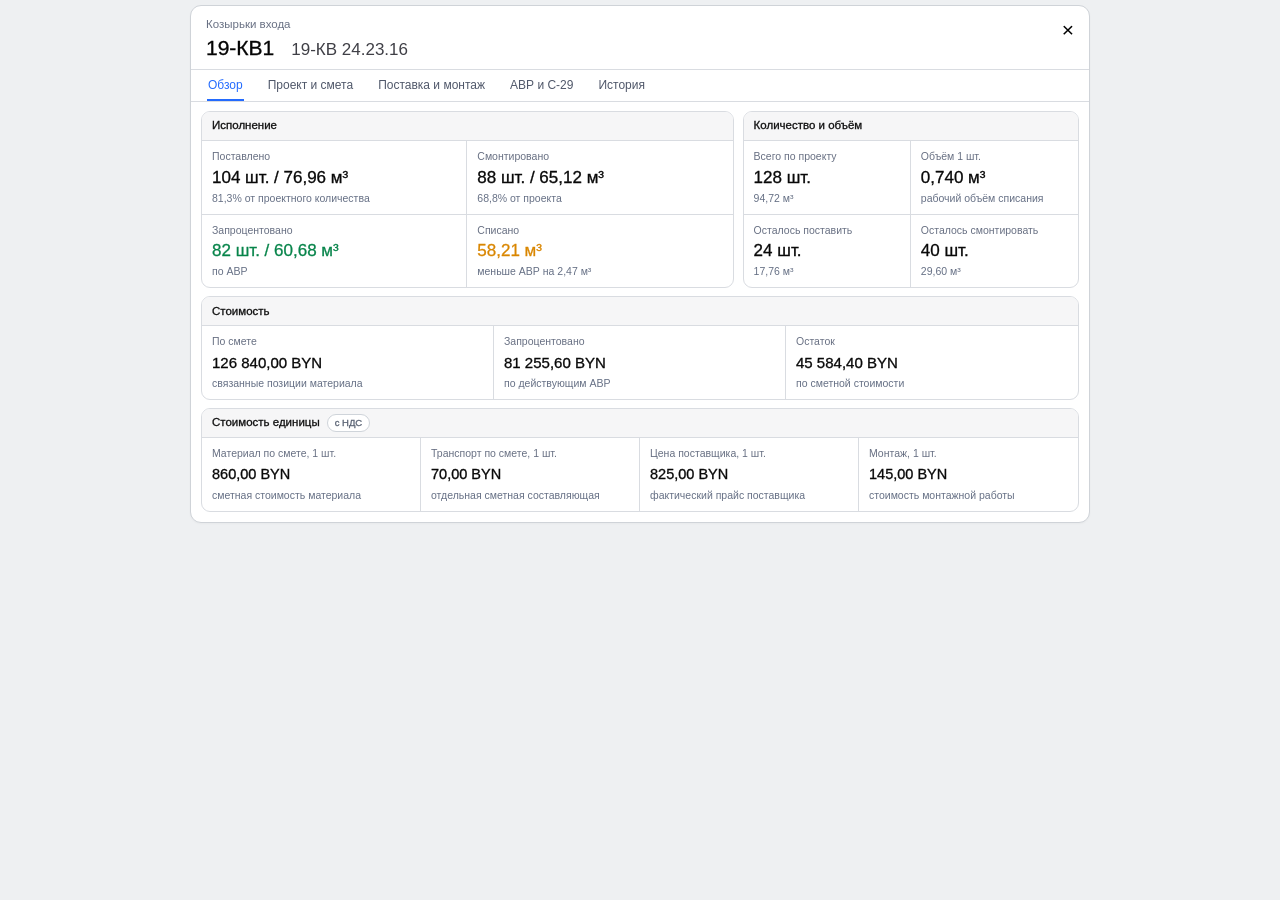
==== commit 20b1b15a: "Load refined Arial medium typography" ====
--- a/prototype/material-card/material-card.html
+++ b/prototype/material-card/material-card.html
@@ -1,4 +1,4 @@
-<!doctype html><html lang="ru"><head><meta charset="utf-8"><meta name="viewport" content="width=device-width,initial-scale=1"><title>Карточка материала — Филимонова</title><link rel="stylesheet" href="./material-card.css?v=20260929-arial-light"></head><body><main class="fmc-stage"><article class="fmc-card">
+<!doctype html><html lang="ru"><head><meta charset="utf-8"><meta name="viewport" content="width=device-width,initial-scale=1"><title>Карточка материала — Филимонова</title><link rel="stylesheet" href="./material-card.css?v=20260929-arial-medium"></head><body><main class="fmc-stage"><article class="fmc-card">
 <header class="fmc-top"><div class="fmc-kicker">Козырьки входа</div><div class="fmc-id"><span class="fmc-mark">19-КВ1</span><span class="fmc-name">19-КВ 24.23.16</span></div><button class="fmc-close" type="button">×</button></header>
 <nav class="fmc-tabs"><button class="fmc-tab is-active" data-tab="overview">Обзор</button><button class="fmc-tab" data-tab="project">Проект и смета</button><button class="fmc-tab" data-tab="supply">Поставка и монтаж</button><button class="fmc-tab" data-tab="avr">АВР и С-29</button><button class="fmc-tab" data-tab="history">История</button></nav>
 <section class="fmc-page is-active" data-page="overview"><div class="fmc-row two"><div class="fmc-box"><div class="fmc-box-title">Исполнение</div><div class="fmc-grid2"><div class="fmc-metric"><div class="fmc-label">Поставлено</div><div class="fmc-value">104 шт. / 76,96 м³</div><div class="fmc-sub">81,3% от проектного количества</div></div><div class="fmc-metric"><div class="fmc-label">Смонтировано</div><div class="fmc-value">88 шт. / 65,12 м³</div><div class="fmc-sub">68,8% от проекта</div></div><div class="fmc-metric"><div class="fmc-label">Запроцентовано</div><div class="fmc-value fmc-green">82 шт. / 60,68 м³</div><div class="fmc-sub">по АВР</div></div><div class="fmc-metric"><div class="fmc-label">Списано</div><div class="fmc-value fmc-orange">58,21 м³</div><div class="fmc-sub">меньше АВР на 2,47 м³</div></div></div></div><div class="fmc-box"><div class="fmc-box-title">Количество и объём</div><div class="fmc-grid2"><div class="fmc-metric"><div class="fmc-label">Всего по проекту</div><div class="fmc-value">128 шт.</div><div class="fmc-sub">94,72 м³</div></div><div class="fmc-metric"><div class="fmc-label">Объём 1 шт.</div><div class="fmc-value">0,740 м³</div><div class="fmc-sub">рабочий объём списания</div></div><div class="fmc-metric"><div class="fmc-label">Осталось поставить</div><div class="fmc-value">24 шт.</div><div class="fmc-sub">17,76 м³</div></div><div class="fmc-metric"><div class="fmc-label">Осталось смонтировать</div><div class="fmc-value">40 шт.</div><div class="fmc-sub">29,60 м³</div></div></div></div></div>
--- a/prototype/material-card/material-card.css
+++ b/prototype/material-card/material-card.css
@@ -1,4 +1,7 @@
 /* Standalone Filimonova Material Card. No dependency on app.css. */
 :root{--fmc-bg:#eef0f2;--fmc-card:#fff;--fmc-line:#d9dce1;--fmc-line2:#e5e7eb;--fmc-head:#f6f6f7;--fmc-text:#111827;--fmc-muted:#687083;--fmc-blue:#246bfd;--fmc-green:#07844a;--fmc-orange:#d98600}
 *{box-sizing:border-box}html,body{margin:0;min-height:100%;font-family:Arial,sans-serif;color:var(--fmc-text);background:var(--fmc-bg);font-size:13px;line-height:1.3}.fmc-stage{padding:5px}.fmc-card{width:900px;max-width:calc(100vw - 10px);margin:0 auto;background:#fff;border:1px solid #cfd3d8;border-radius:11px;box-shadow:0 1px 2px rgba(0,0,0,.03);overflow:hidden}.fmc-top{position:relative;padding:11px 48px 9px 15px;border-bottom:1px solid var(--fmc-line)}.fmc-kicker{font-size:11.5px;color:var(--fmc-muted);margin-bottom:4px}.fmc-id{display:flex;align-items:baseline;gap:17px}.fmc-mark{font-size:21px;line-height:24px;font-weight:500;color:#050505}.fmc-name{font-size:17px;line-height:21px;font-weight:500;color:#3F3F46}.fmc-close{position:absolute;right:15px;top:13px;border:0;background:none;font:inherit;font-size:21px;line-height:22px;padding:0;cursor:pointer}.fmc-tabs{height:32px;display:flex;align-items:flex-end;gap:23px;padding:0 16px;border-bottom:1px solid var(--fmc-line);white-space:nowrap}.fmc-tab{height:31px;border:0;border-bottom:2px solid transparent;background:none;padding:0 1px;font:inherit;font-size:12px;line-height:30px;color:#50586a;cursor:pointer}.fmc-tab.is-active{color:var(--fmc-blue);border-bottom-color:var(--fmc-blue);font-weight:500}.fmc-page{display:none;padding:9px 10px 10px}.fmc-page.is-active{display:block}.fmc-row{display:grid;gap:9px}.fmc-row.two{grid-template-columns:1.52fr .96fr}.fmc-row.equal{grid-template-columns:1fr 1fr}.fmc-row.three{grid-template-columns:repeat(3,1fr)}.fmc-box{border:1px solid var(--fmc-line);border-radius:9px;overflow:hidden;background:#fff}.fmc-box+.fmc-box{}.fmc-box-title{height:29px;display:flex;align-items:center;padding:0 10px;background:var(--fmc-head);border-bottom:1px solid var(--fmc-line);font-weight:500;color:#111;font-size:11.5px}.fmc-box-title .fmc-note{font-weight:400;color:#697386;margin-left:8px;font-size:10.5px}.fmc-grid2{display:grid;grid-template-columns:1fr 1fr}.fmc-grid3{display:grid;grid-template-columns:repeat(3,1fr)}.fmc-grid4{display:grid;grid-template-columns:repeat(4,1fr)}.fmc-metric{min-height:71px;padding:9px 10px;border-right:1px solid var(--fmc-line);border-bottom:1px solid var(--fmc-line)}.fmc-grid2 .fmc-metric:nth-child(2n),.fmc-grid3 .fmc-metric:nth-child(3n),.fmc-grid4 .fmc-metric:nth-child(4n){border-right:0}.fmc-grid2 .fmc-metric:nth-last-child(-n+2),.fmc-grid3 .fmc-metric:nth-last-child(-n+3),.fmc-grid4 .fmc-metric:nth-last-child(-n+4){border-bottom:0}.fmc-label{font-size:10.5px;color:var(--fmc-muted);margin-bottom:3px}.fmc-value{font-size:17px;line-height:21px;font-weight:500;color:#090909}.fmc-sub{font-size:10.5px;line-height:14px;color:#667085;margin-top:3px}.fmc-green{color:var(--fmc-green)}.fmc-orange{color:var(--fmc-orange)}.fmc-blue{color:var(--fmc-blue)}.fmc-mt{margin-top:8px}.fmc-badge{display:inline-flex;align-items:center;height:18px;border:1px solid #cfd4da;border-radius:10px;padding:0 7px;background:#fff;color:#596273;font-size:9.5px;font-weight:500;margin-left:7px}.fmc-badge.warn{border-color:#f0c782;background:#fff8eb;color:#b66d00}.fmc-cost .fmc-metric{min-height:69px}.fmc-cost .fmc-value{font-size:15px}.fmc-grid4 .fmc-value{font-size:14.5px}.fmc-table-wrap{overflow:auto}.fmc-table{width:100%;border-collapse:collapse;table-layout:auto;font-size:11px;font-variant-numeric:tabular-nums}.fmc-table th,.fmc-table td{height:29px;padding:0 8px;border-right:1px solid var(--fmc-line);border-bottom:1px solid var(--fmc-line);white-space:nowrap}.fmc-table th:last-child,.fmc-table td:last-child{border-right:0}.fmc-table tr:last-child td{border-bottom:0}.fmc-table th{background:#fafafa;color:#4d5565;font-weight:500;text-align:center}.fmc-table td.num{text-align:right}.fmc-table td.center{text-align:center}.fmc-table tr.total td{font-weight:600}.fmc-floor{padding:7px 10px 8px}.fmc-floor table{width:100%;border-collapse:collapse;font-size:9px}.fmc-floor th,.fmc-floor td{height:27px;border:1px solid var(--fmc-line);text-align:center;padding:0 4px}.fmc-floor th{font-weight:400;color:#475166;background:#fafafa}.fmc-floor td:first-child,.fmc-floor th:first-child{text-align:left;padding-left:8px}.fmc-floor td:first-child{font-weight:600}.fmc-props{padding:3px 10px 6px}.fmc-prop{display:grid;grid-template-columns:145px 1fr;align-items:center;min-height:28px;border-bottom:1px solid #eceef1}.fmc-prop:last-child{border-bottom:0}.fmc-prop b{font-weight:500;color:#687083;font-size:10.3px}.fmc-prop span{font-size:10.8px}.fmc-flow{display:grid;grid-template-columns:1fr 28px 1fr 28px 1fr;align-items:center;padding:10px}.fmc-flow-card{border:1px solid var(--fmc-line);border-radius:8px;padding:9px 10px;min-height:73px}.fmc-flow-card b{display:block;font-weight:500;color:#687083;font-size:10.5px;margin-bottom:4px}.fmc-flow-card strong{display:block;font-size:16px;line-height:19px;font-weight:500}.fmc-flow-card span{font-size:10.2px;color:#687083}.fmc-arrow{text-align:center;color:#89909b;font-size:17px}.fmc-progress-row{display:grid;grid-template-columns:165px 1fr 125px;gap:10px;align-items:center;min-height:31px;padding:0 9px;border-bottom:1px solid #eceef1}.fmc-progress-row:last-child{border-bottom:0}.fmc-progress-row b{font-size:10.7px;font-weight:500}.fmc-track{height:6px;background:#e8e9eb;border-radius:4px;overflow:hidden}.fmc-fill{height:100%;background:#4285f4}.fmc-fill.green{background:#168650}.fmc-pval{text-align:right;font-size:10.8px;font-variant-numeric:tabular-nums}.fmc-history{padding:1px 10px}.fmc-history-row{display:grid;grid-template-columns:135px 115px 1fr 80px;gap:10px;align-items:start;padding:8px 0;border-bottom:1px solid #e6e8eb;font-size:10.8px}.fmc-history-row:last-child{border-bottom:0}.fmc-history-time{color:#697386;font-size:10.5px}.fmc-history-user{color:#697386;font-size:10.3px}.fmc-history-source{font-weight:500;font-size:10.5px}.fmc-history-user{text-align:right}.fmc-tech{height:30px;display:flex;align-items:center;padding:0 10px;color:#687083;font-size:10.5px;border-top:1px solid var(--fmc-line);margin-top:8px}.fmc-compact .fmc-metric{min-height:72px}
+/* Arial has no medium face; a fine stroke gives the reference its intermediate emphasis. */
+.fmc-mark,.fmc-box-title,.fmc-value,.fmc-history-source,.fmc-flow-card strong{-webkit-text-stroke:.3px currentColor}
+
 @media(max-width:720px){.fmc-row.two,.fmc-row.equal,.fmc-row.three{grid-template-columns:1fr}.fmc-flow{grid-template-columns:1fr;gap:6px}.fmc-arrow{transform:rotate(90deg)}.fmc-history-row{grid-template-columns:1fr}.fmc-history-user{text-align:left}}
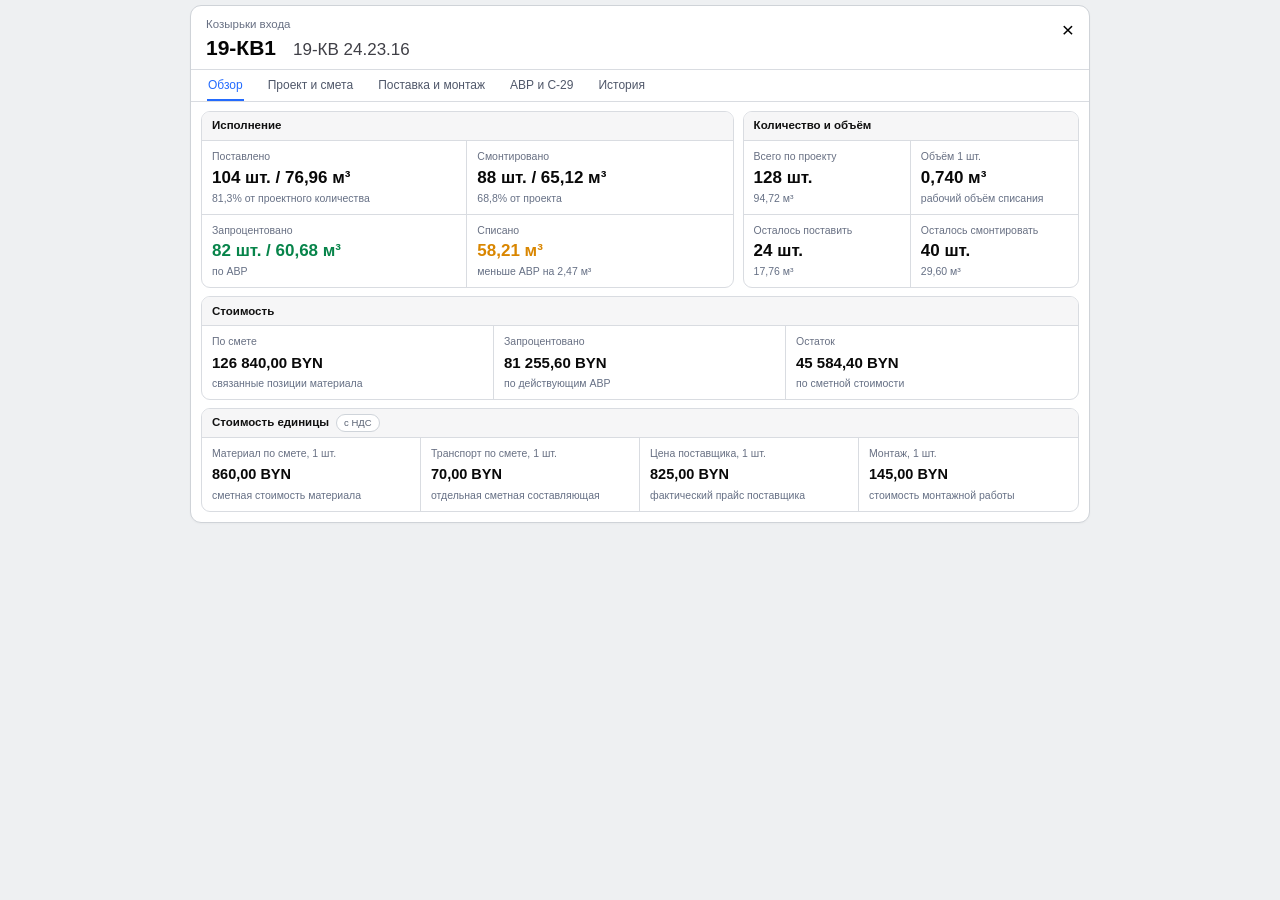
==== commit 8dff6d3f: "Load Segoe UI Variable material card style" ====
--- a/prototype/material-card/material-card.html
+++ b/prototype/material-card/material-card.html
@@ -1,4 +1,4 @@
-<!doctype html><html lang="ru"><head><meta charset="utf-8"><meta name="viewport" content="width=device-width,initial-scale=1"><title>Карточка материала — Филимонова</title><link rel="stylesheet" href="./material-card.css?v=20260929-arial-medium"></head><body><main class="fmc-stage"><article class="fmc-card">
+<!doctype html><html lang="ru"><head><meta charset="utf-8"><meta name="viewport" content="width=device-width,initial-scale=1"><title>Карточка материала — Филимонова</title><link rel="stylesheet" href="./material-card.css?v=20260929-segoe-variable"></head><body><main class="fmc-stage"><article class="fmc-card">
 <header class="fmc-top"><div class="fmc-kicker">Козырьки входа</div><div class="fmc-id"><span class="fmc-mark">19-КВ1</span><span class="fmc-name">19-КВ 24.23.16</span></div><button class="fmc-close" type="button">×</button></header>
 <nav class="fmc-tabs"><button class="fmc-tab is-active" data-tab="overview">Обзор</button><button class="fmc-tab" data-tab="project">Проект и смета</button><button class="fmc-tab" data-tab="supply">Поставка и монтаж</button><button class="fmc-tab" data-tab="avr">АВР и С-29</button><button class="fmc-tab" data-tab="history">История</button></nav>
 <section class="fmc-page is-active" data-page="overview"><div class="fmc-row two"><div class="fmc-box"><div class="fmc-box-title">Исполнение</div><div class="fmc-grid2"><div class="fmc-metric"><div class="fmc-label">Поставлено</div><div class="fmc-value">104 шт. / 76,96 м³</div><div class="fmc-sub">81,3% от проектного количества</div></div><div class="fmc-metric"><div class="fmc-label">Смонтировано</div><div class="fmc-value">88 шт. / 65,12 м³</div><div class="fmc-sub">68,8% от проекта</div></div><div class="fmc-metric"><div class="fmc-label">Запроцентовано</div><div class="fmc-value fmc-green">82 шт. / 60,68 м³</div><div class="fmc-sub">по АВР</div></div><div class="fmc-metric"><div class="fmc-label">Списано</div><div class="fmc-value fmc-orange">58,21 м³</div><div class="fmc-sub">меньше АВР на 2,47 м³</div></div></div></div><div class="fmc-box"><div class="fmc-box-title">Количество и объём</div><div class="fmc-grid2"><div class="fmc-metric"><div class="fmc-label">Всего по проекту</div><div class="fmc-value">128 шт.</div><div class="fmc-sub">94,72 м³</div></div><div class="fmc-metric"><div class="fmc-label">Объём 1 шт.</div><div class="fmc-value">0,740 м³</div><div class="fmc-sub">рабочий объём списания</div></div><div class="fmc-metric"><div class="fmc-label">Осталось поставить</div><div class="fmc-value">24 шт.</div><div class="fmc-sub">17,76 м³</div></div><div class="fmc-metric"><div class="fmc-label">Осталось смонтировать</div><div class="fmc-value">40 шт.</div><div class="fmc-sub">29,60 м³</div></div></div></div></div>
--- a/prototype/material-card/material-card.css
+++ b/prototype/material-card/material-card.css
@@ -1,7 +1,4 @@
 /* Standalone Filimonova Material Card. No dependency on app.css. */
 :root{--fmc-bg:#eef0f2;--fmc-card:#fff;--fmc-line:#d9dce1;--fmc-line2:#e5e7eb;--fmc-head:#f6f6f7;--fmc-text:#111827;--fmc-muted:#687083;--fmc-blue:#246bfd;--fmc-green:#07844a;--fmc-orange:#d98600}
-*{box-sizing:border-box}html,body{margin:0;min-height:100%;font-family:Arial,sans-serif;color:var(--fmc-text);background:var(--fmc-bg);font-size:13px;line-height:1.3}.fmc-stage{padding:5px}.fmc-card{width:900px;max-width:calc(100vw - 10px);margin:0 auto;background:#fff;border:1px solid #cfd3d8;border-radius:11px;box-shadow:0 1px 2px rgba(0,0,0,.03);overflow:hidden}.fmc-top{position:relative;padding:11px 48px 9px 15px;border-bottom:1px solid var(--fmc-line)}.fmc-kicker{font-size:11.5px;color:var(--fmc-muted);margin-bottom:4px}.fmc-id{display:flex;align-items:baseline;gap:17px}.fmc-mark{font-size:21px;line-height:24px;font-weight:500;color:#050505}.fmc-name{font-size:17px;line-height:21px;font-weight:500;color:#3F3F46}.fmc-close{position:absolute;right:15px;top:13px;border:0;background:none;font:inherit;font-size:21px;line-height:22px;padding:0;cursor:pointer}.fmc-tabs{height:32px;display:flex;align-items:flex-end;gap:23px;padding:0 16px;border-bottom:1px solid var(--fmc-line);white-space:nowrap}.fmc-tab{height:31px;border:0;border-bottom:2px solid transparent;background:none;padding:0 1px;font:inherit;font-size:12px;line-height:30px;color:#50586a;cursor:pointer}.fmc-tab.is-active{color:var(--fmc-blue);border-bottom-color:var(--fmc-blue);font-weight:500}.fmc-page{display:none;padding:9px 10px 10px}.fmc-page.is-active{display:block}.fmc-row{display:grid;gap:9px}.fmc-row.two{grid-template-columns:1.52fr .96fr}.fmc-row.equal{grid-template-columns:1fr 1fr}.fmc-row.three{grid-template-columns:repeat(3,1fr)}.fmc-box{border:1px solid var(--fmc-line);border-radius:9px;overflow:hidden;background:#fff}.fmc-box+.fmc-box{}.fmc-box-title{height:29px;display:flex;align-items:center;padding:0 10px;background:var(--fmc-head);border-bottom:1px solid var(--fmc-line);font-weight:500;color:#111;font-size:11.5px}.fmc-box-title .fmc-note{font-weight:400;color:#697386;margin-left:8px;font-size:10.5px}.fmc-grid2{display:grid;grid-template-columns:1fr 1fr}.fmc-grid3{display:grid;grid-template-columns:repeat(3,1fr)}.fmc-grid4{display:grid;grid-template-columns:repeat(4,1fr)}.fmc-metric{min-height:71px;padding:9px 10px;border-right:1px solid var(--fmc-line);border-bottom:1px solid var(--fmc-line)}.fmc-grid2 .fmc-metric:nth-child(2n),.fmc-grid3 .fmc-metric:nth-child(3n),.fmc-grid4 .fmc-metric:nth-child(4n){border-right:0}.fmc-grid2 .fmc-metric:nth-last-child(-n+2),.fmc-grid3 .fmc-metric:nth-last-child(-n+3),.fmc-grid4 .fmc-metric:nth-last-child(-n+4){border-bottom:0}.fmc-label{font-size:10.5px;color:var(--fmc-muted);margin-bottom:3px}.fmc-value{font-size:17px;line-height:21px;font-weight:500;color:#090909}.fmc-sub{font-size:10.5px;line-height:14px;color:#667085;margin-top:3px}.fmc-green{color:var(--fmc-green)}.fmc-orange{color:var(--fmc-orange)}.fmc-blue{color:var(--fmc-blue)}.fmc-mt{margin-top:8px}.fmc-badge{display:inline-flex;align-items:center;height:18px;border:1px solid #cfd4da;border-radius:10px;padding:0 7px;background:#fff;color:#596273;font-size:9.5px;font-weight:500;margin-left:7px}.fmc-badge.warn{border-color:#f0c782;background:#fff8eb;color:#b66d00}.fmc-cost .fmc-metric{min-height:69px}.fmc-cost .fmc-value{font-size:15px}.fmc-grid4 .fmc-value{font-size:14.5px}.fmc-table-wrap{overflow:auto}.fmc-table{width:100%;border-collapse:collapse;table-layout:auto;font-size:11px;font-variant-numeric:tabular-nums}.fmc-table th,.fmc-table td{height:29px;padding:0 8px;border-right:1px solid var(--fmc-line);border-bottom:1px solid var(--fmc-line);white-space:nowrap}.fmc-table th:last-child,.fmc-table td:last-child{border-right:0}.fmc-table tr:last-child td{border-bottom:0}.fmc-table th{background:#fafafa;color:#4d5565;font-weight:500;text-align:center}.fmc-table td.num{text-align:right}.fmc-table td.center{text-align:center}.fmc-table tr.total td{font-weight:600}.fmc-floor{padding:7px 10px 8px}.fmc-floor table{width:100%;border-collapse:collapse;font-size:9px}.fmc-floor th,.fmc-floor td{height:27px;border:1px solid var(--fmc-line);text-align:center;padding:0 4px}.fmc-floor th{font-weight:400;color:#475166;background:#fafafa}.fmc-floor td:first-child,.fmc-floor th:first-child{text-align:left;padding-left:8px}.fmc-floor td:first-child{font-weight:600}.fmc-props{padding:3px 10px 6px}.fmc-prop{display:grid;grid-template-columns:145px 1fr;align-items:center;min-height:28px;border-bottom:1px solid #eceef1}.fmc-prop:last-child{border-bottom:0}.fmc-prop b{font-weight:500;color:#687083;font-size:10.3px}.fmc-prop span{font-size:10.8px}.fmc-flow{display:grid;grid-template-columns:1fr 28px 1fr 28px 1fr;align-items:center;padding:10px}.fmc-flow-card{border:1px solid var(--fmc-line);border-radius:8px;padding:9px 10px;min-height:73px}.fmc-flow-card b{display:block;font-weight:500;color:#687083;font-size:10.5px;margin-bottom:4px}.fmc-flow-card strong{display:block;font-size:16px;line-height:19px;font-weight:500}.fmc-flow-card span{font-size:10.2px;color:#687083}.fmc-arrow{text-align:center;color:#89909b;font-size:17px}.fmc-progress-row{display:grid;grid-template-columns:165px 1fr 125px;gap:10px;align-items:center;min-height:31px;padding:0 9px;border-bottom:1px solid #eceef1}.fmc-progress-row:last-child{border-bottom:0}.fmc-progress-row b{font-size:10.7px;font-weight:500}.fmc-track{height:6px;background:#e8e9eb;border-radius:4px;overflow:hidden}.fmc-fill{height:100%;background:#4285f4}.fmc-fill.green{background:#168650}.fmc-pval{text-align:right;font-size:10.8px;font-variant-numeric:tabular-nums}.fmc-history{padding:1px 10px}.fmc-history-row{display:grid;grid-template-columns:135px 115px 1fr 80px;gap:10px;align-items:start;padding:8px 0;border-bottom:1px solid #e6e8eb;font-size:10.8px}.fmc-history-row:last-child{border-bottom:0}.fmc-history-time{color:#697386;font-size:10.5px}.fmc-history-user{color:#697386;font-size:10.3px}.fmc-history-source{font-weight:500;font-size:10.5px}.fmc-history-user{text-align:right}.fmc-tech{height:30px;display:flex;align-items:center;padding:0 10px;color:#687083;font-size:10.5px;border-top:1px solid var(--fmc-line);margin-top:8px}.fmc-compact .fmc-metric{min-height:72px}
-/* Arial has no medium face; a fine stroke gives the reference its intermediate emphasis. */
-.fmc-mark,.fmc-box-title,.fmc-value,.fmc-history-source,.fmc-flow-card strong{-webkit-text-stroke:.3px currentColor}
-
+*{box-sizing:border-box}html,body{margin:0;min-height:100%;font-family:"Segoe UI Variable","Segoe UI",Arial,sans-serif;color:var(--fmc-text);background:var(--fmc-bg);font-size:13px;line-height:1.3}.fmc-stage{padding:5px}.fmc-card{width:900px;max-width:calc(100vw - 10px);margin:0 auto;background:#fff;border:1px solid #cfd3d8;border-radius:11px;box-shadow:0 1px 2px rgba(0,0,0,.03);overflow:hidden}.fmc-top{position:relative;padding:11px 48px 9px 15px;border-bottom:1px solid var(--fmc-line)}.fmc-kicker{font-size:11.5px;color:var(--fmc-muted);margin-bottom:4px}.fmc-id{display:flex;align-items:baseline;gap:17px}.fmc-mark{font-size:21px;line-height:24px;font-weight:600;color:#050505}.fmc-name{font-size:17px;line-height:21px;font-weight:500;color:#3F3F46}.fmc-close{position:absolute;right:15px;top:13px;border:0;background:none;font:inherit;font-size:21px;line-height:22px;padding:0;cursor:pointer}.fmc-tabs{height:32px;display:flex;align-items:flex-end;gap:23px;padding:0 16px;border-bottom:1px solid var(--fmc-line);white-space:nowrap}.fmc-tab{height:31px;border:0;border-bottom:2px solid transparent;background:none;padding:0 1px;font:inherit;font-size:12px;line-height:30px;color:#50586a;cursor:pointer}.fmc-tab.is-active{color:var(--fmc-blue);border-bottom-color:var(--fmc-blue);font-weight:500}.fmc-page{display:none;padding:9px 10px 10px}.fmc-page.is-active{display:block}.fmc-row{display:grid;gap:9px}.fmc-row.two{grid-template-columns:1.52fr .96fr}.fmc-row.equal{grid-template-columns:1fr 1fr}.fmc-row.three{grid-template-columns:repeat(3,1fr)}.fmc-box{border:1px solid var(--fmc-line);border-radius:9px;overflow:hidden;background:#fff}.fmc-box+.fmc-box{}.fmc-box-title{height:29px;display:flex;align-items:center;padding:0 10px;background:var(--fmc-head);border-bottom:1px solid var(--fmc-line);font-weight:600;color:#111;font-size:11.5px}.fmc-box-title .fmc-note{font-weight:400;color:#697386;margin-left:8px;font-size:10.5px}.fmc-grid2{display:grid;grid-template-columns:1fr 1fr}.fmc-grid3{display:grid;grid-template-columns:repeat(3,1fr)}.fmc-grid4{display:grid;grid-template-columns:repeat(4,1fr)}.fmc-metric{min-height:71px;padding:9px 10px;border-right:1px solid var(--fmc-line);border-bottom:1px solid var(--fmc-line)}.fmc-grid2 .fmc-metric:nth-child(2n),.fmc-grid3 .fmc-metric:nth-child(3n),.fmc-grid4 .fmc-metric:nth-child(4n){border-right:0}.fmc-grid2 .fmc-metric:nth-last-child(-n+2),.fmc-grid3 .fmc-metric:nth-last-child(-n+3),.fmc-grid4 .fmc-metric:nth-last-child(-n+4){border-bottom:0}.fmc-label{font-size:10.5px;color:var(--fmc-muted);margin-bottom:3px}.fmc-value{font-size:17px;line-height:21px;font-weight:600;color:#090909}.fmc-sub{font-size:10.5px;line-height:14px;color:#667085;margin-top:3px}.fmc-green{color:var(--fmc-green)}.fmc-orange{color:var(--fmc-orange)}.fmc-blue{color:var(--fmc-blue)}.fmc-mt{margin-top:8px}.fmc-badge{display:inline-flex;align-items:center;height:18px;border:1px solid #cfd4da;border-radius:10px;padding:0 7px;background:#fff;color:#596273;font-size:9.5px;font-weight:500;margin-left:7px}.fmc-badge.warn{border-color:#f0c782;background:#fff8eb;color:#b66d00}.fmc-cost .fmc-metric{min-height:69px}.fmc-cost .fmc-value{font-size:15px}.fmc-grid4 .fmc-value{font-size:14.5px}.fmc-table-wrap{overflow:auto}.fmc-table{width:100%;border-collapse:collapse;table-layout:auto;font-size:11px;font-variant-numeric:tabular-nums}.fmc-table th,.fmc-table td{height:29px;padding:0 8px;border-right:1px solid var(--fmc-line);border-bottom:1px solid var(--fmc-line);white-space:nowrap}.fmc-table th:last-child,.fmc-table td:last-child{border-right:0}.fmc-table tr:last-child td{border-bottom:0}.fmc-table th{background:#fafafa;color:#4d5565;font-weight:500;text-align:center}.fmc-table td.num{text-align:right}.fmc-table td.center{text-align:center}.fmc-table tr.total td{font-weight:600}.fmc-floor{padding:7px 10px 8px}.fmc-floor table{width:100%;border-collapse:collapse;font-size:9px}.fmc-floor th,.fmc-floor td{height:27px;border:1px solid var(--fmc-line);text-align:center;padding:0 4px}.fmc-floor th{font-weight:400;color:#475166;background:#fafafa}.fmc-floor td:first-child,.fmc-floor th:first-child{text-align:left;padding-left:8px}.fmc-floor td:first-child{font-weight:600}.fmc-props{padding:3px 10px 6px}.fmc-prop{display:grid;grid-template-columns:145px 1fr;align-items:center;min-height:28px;border-bottom:1px solid #eceef1}.fmc-prop:last-child{border-bottom:0}.fmc-prop b{font-weight:500;color:#687083;font-size:10.3px}.fmc-prop span{font-size:10.8px}.fmc-flow{display:grid;grid-template-columns:1fr 28px 1fr 28px 1fr;align-items:center;padding:10px}.fmc-flow-card{border:1px solid var(--fmc-line);border-radius:8px;padding:9px 10px;min-height:73px}.fmc-flow-card b{display:block;font-weight:500;color:#687083;font-size:10.5px;margin-bottom:4px}.fmc-flow-card strong{display:block;font-size:16px;line-height:19px;font-weight:600}.fmc-flow-card span{font-size:10.2px;color:#687083}.fmc-arrow{text-align:center;color:#89909b;font-size:17px}.fmc-progress-row{display:grid;grid-template-columns:165px 1fr 125px;gap:10px;align-items:center;min-height:31px;padding:0 9px;border-bottom:1px solid #eceef1}.fmc-progress-row:last-child{border-bottom:0}.fmc-progress-row b{font-size:10.7px;font-weight:500}.fmc-track{height:6px;background:#e8e9eb;border-radius:4px;overflow:hidden}.fmc-fill{height:100%;background:#4285f4}.fmc-fill.green{background:#168650}.fmc-pval{text-align:right;font-size:10.8px;font-variant-numeric:tabular-nums}.fmc-history{padding:1px 10px}.fmc-history-row{display:grid;grid-template-columns:135px 115px 1fr 80px;gap:10px;align-items:start;padding:8px 0;border-bottom:1px solid #e6e8eb;font-size:10.8px}.fmc-history-row:last-child{border-bottom:0}.fmc-history-time{color:#697386;font-size:10.5px}.fmc-history-user{color:#697386;font-size:10.3px}.fmc-history-source{font-weight:600;font-size:10.5px}.fmc-history-user{text-align:right}.fmc-tech{height:30px;display:flex;align-items:center;padding:0 10px;color:#687083;font-size:10.5px;border-top:1px solid var(--fmc-line);margin-top:8px}.fmc-compact .fmc-metric{min-height:72px}
 @media(max-width:720px){.fmc-row.two,.fmc-row.equal,.fmc-row.three{grid-template-columns:1fr}.fmc-flow{grid-template-columns:1fr;gap:6px}.fmc-arrow{transform:rotate(90deg)}.fmc-history-row{grid-template-columns:1fr}.fmc-history-user{text-align:left}}
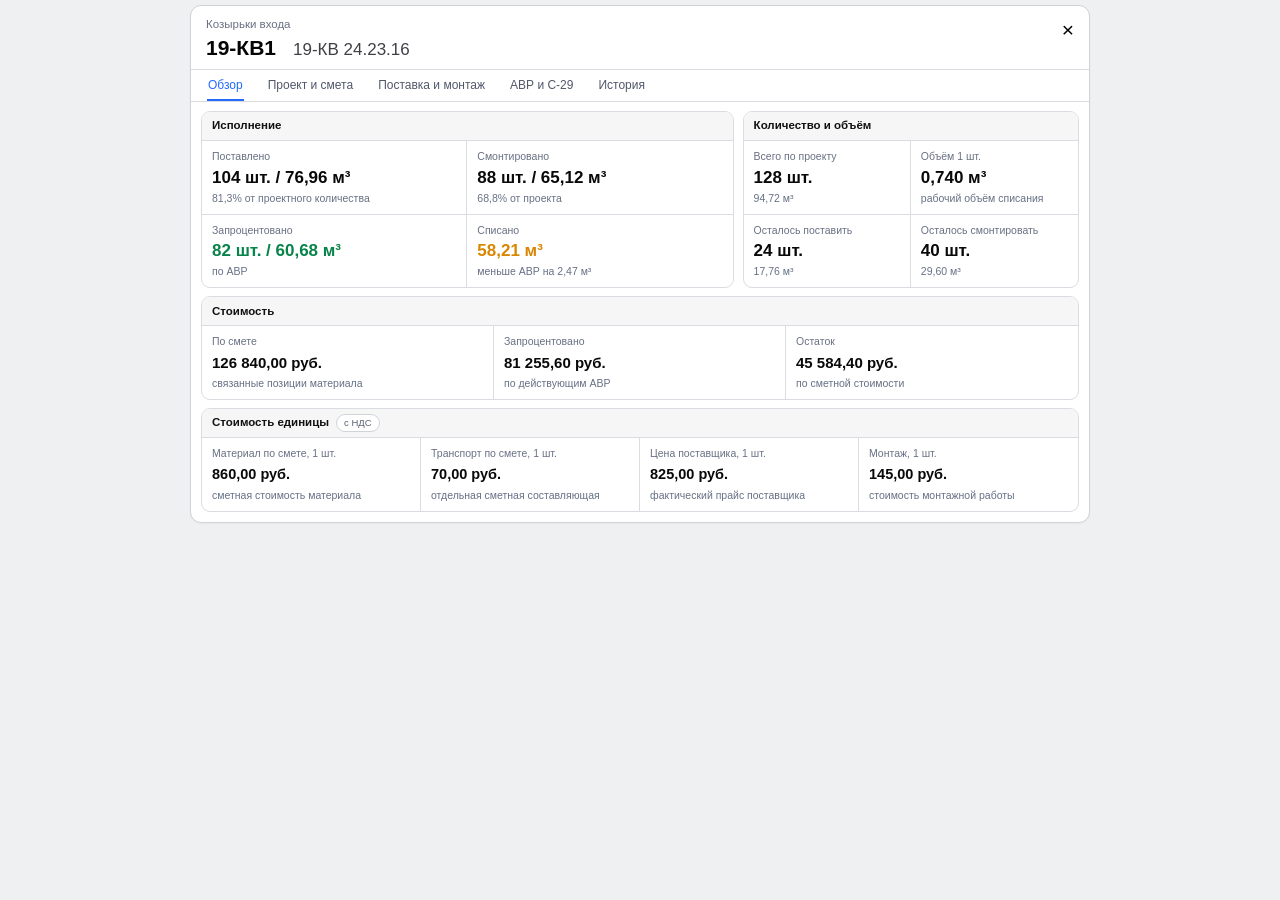
==== commit 8b6f06e8: "Replace BYN with rubles in material card prototype" ====
--- a/prototype/material-card/material-card.html
+++ b/prototype/material-card/material-card.html
@@ -2,18 +2,18 @@
 <header class="fmc-top"><div class="fmc-kicker">Козырьки входа</div><div class="fmc-id"><span class="fmc-mark">19-КВ1</span><span class="fmc-name">19-КВ 24.23.16</span></div><button class="fmc-close" type="button">×</button></header>
 <nav class="fmc-tabs"><button class="fmc-tab is-active" data-tab="overview">Обзор</button><button class="fmc-tab" data-tab="project">Проект и смета</button><button class="fmc-tab" data-tab="supply">Поставка и монтаж</button><button class="fmc-tab" data-tab="avr">АВР и С-29</button><button class="fmc-tab" data-tab="history">История</button></nav>
 <section class="fmc-page is-active" data-page="overview"><div class="fmc-row two"><div class="fmc-box"><div class="fmc-box-title">Исполнение</div><div class="fmc-grid2"><div class="fmc-metric"><div class="fmc-label">Поставлено</div><div class="fmc-value">104 шт. / 76,96 м³</div><div class="fmc-sub">81,3% от проектного количества</div></div><div class="fmc-metric"><div class="fmc-label">Смонтировано</div><div class="fmc-value">88 шт. / 65,12 м³</div><div class="fmc-sub">68,8% от проекта</div></div><div class="fmc-metric"><div class="fmc-label">Запроцентовано</div><div class="fmc-value fmc-green">82 шт. / 60,68 м³</div><div class="fmc-sub">по АВР</div></div><div class="fmc-metric"><div class="fmc-label">Списано</div><div class="fmc-value fmc-orange">58,21 м³</div><div class="fmc-sub">меньше АВР на 2,47 м³</div></div></div></div><div class="fmc-box"><div class="fmc-box-title">Количество и объём</div><div class="fmc-grid2"><div class="fmc-metric"><div class="fmc-label">Всего по проекту</div><div class="fmc-value">128 шт.</div><div class="fmc-sub">94,72 м³</div></div><div class="fmc-metric"><div class="fmc-label">Объём 1 шт.</div><div class="fmc-value">0,740 м³</div><div class="fmc-sub">рабочий объём списания</div></div><div class="fmc-metric"><div class="fmc-label">Осталось поставить</div><div class="fmc-value">24 шт.</div><div class="fmc-sub">17,76 м³</div></div><div class="fmc-metric"><div class="fmc-label">Осталось смонтировать</div><div class="fmc-value">40 шт.</div><div class="fmc-sub">29,60 м³</div></div></div></div></div>
-<div class="fmc-box fmc-mt fmc-cost"><div class="fmc-box-title">Стоимость</div><div class="fmc-grid3"><div class="fmc-metric"><div class="fmc-label">По смете</div><div class="fmc-value">126 840,00 BYN</div><div class="fmc-sub">связанные позиции материала</div></div><div class="fmc-metric"><div class="fmc-label">Запроцентовано</div><div class="fmc-value">81 255,60 BYN</div><div class="fmc-sub">по действующим АВР</div></div><div class="fmc-metric"><div class="fmc-label">Остаток</div><div class="fmc-value">45 584,40 BYN</div><div class="fmc-sub">по сметной стоимости</div></div></div></div>
-<div class="fmc-box fmc-mt"><div class="fmc-box-title">Стоимость единицы <span class="fmc-badge">с НДС</span></div><div class="fmc-grid4"><div class="fmc-metric"><div class="fmc-label">Материал по смете, 1 шт.</div><div class="fmc-value">860,00 BYN</div><div class="fmc-sub">сметная стоимость материала</div></div><div class="fmc-metric"><div class="fmc-label">Транспорт по смете, 1 шт.</div><div class="fmc-value">70,00 BYN</div><div class="fmc-sub">отдельная сметная составляющая</div></div><div class="fmc-metric"><div class="fmc-label">Цена поставщика, 1 шт.</div><div class="fmc-value">825,00 BYN</div><div class="fmc-sub">фактический прайс поставщика</div></div><div class="fmc-metric"><div class="fmc-label">Монтаж, 1 шт.</div><div class="fmc-value">145,00 BYN</div><div class="fmc-sub">стоимость монтажной работы</div></div></div></div></section>
+<div class="fmc-box fmc-mt fmc-cost"><div class="fmc-box-title">Стоимость</div><div class="fmc-grid3"><div class="fmc-metric"><div class="fmc-label">По смете</div><div class="fmc-value">126 840,00 руб.</div><div class="fmc-sub">связанные позиции материала</div></div><div class="fmc-metric"><div class="fmc-label">Запроцентовано</div><div class="fmc-value">81 255,60 руб.</div><div class="fmc-sub">по действующим АВР</div></div><div class="fmc-metric"><div class="fmc-label">Остаток</div><div class="fmc-value">45 584,40 руб.</div><div class="fmc-sub">по сметной стоимости</div></div></div></div>
+<div class="fmc-box fmc-mt"><div class="fmc-box-title">Стоимость единицы <span class="fmc-badge">с НДС</span></div><div class="fmc-grid4"><div class="fmc-metric"><div class="fmc-label">Материал по смете, 1 шт.</div><div class="fmc-value">860,00 руб.</div><div class="fmc-sub">сметная стоимость материала</div></div><div class="fmc-metric"><div class="fmc-label">Транспорт по смете, 1 шт.</div><div class="fmc-value">70,00 руб.</div><div class="fmc-sub">отдельная сметная составляющая</div></div><div class="fmc-metric"><div class="fmc-label">Цена поставщика, 1 шт.</div><div class="fmc-value">825,00 руб.</div><div class="fmc-sub">фактический прайс поставщика</div></div><div class="fmc-metric"><div class="fmc-label">Монтаж, 1 шт.</div><div class="fmc-value">145,00 руб.</div><div class="fmc-sub">стоимость монтажной работы</div></div></div></div></section>
 <section class="fmc-page" data-page="project"><div class="fmc-row equal"><div class="fmc-box"><div class="fmc-box-title">Проект</div><div class="fmc-grid2"><div class="fmc-metric"><div class="fmc-label">Всего</div><div class="fmc-value">128 шт.</div><div class="fmc-sub">94,72 м³</div></div><div class="fmc-metric"><div class="fmc-label">Объём 1 шт.</div><div class="fmc-value">0,740 м³</div><div class="fmc-sub">для учёта и списания</div></div></div></div><div class="fmc-box"><div class="fmc-box-title">Смета</div><div class="fmc-grid2"><div class="fmc-metric"><div class="fmc-label">Количество по смете</div><div class="fmc-value">128 шт.</div><div class="fmc-sub">связанные позиции</div></div><div class="fmc-metric"><div class="fmc-label">Контроль</div><div class="fmc-value fmc-green">Совпадает</div><div class="fmc-sub">проект = смета</div></div></div></div></div>
 <div class="fmc-box fmc-mt"><div class="fmc-box-title">Распределение по этажам <span class="fmc-note">компактная матрица вместо длинного списка</span></div><div class="fmc-floor"><table><thead><tr><th>Секция</th><th>Ц</th><th>1</th><th>2</th><th>3</th><th>4</th><th>5</th><th>6</th><th>7</th><th>8</th><th>9</th><th>10</th><th>11</th><th>12</th><th>13</th><th>14</th><th>15</th><th>16</th><th>17</th><th>18</th><th>19</th><th>Ч</th><th>К</th><th>Всего</th></tr></thead><tbody><tr><td>Секция 1</td><td>2</td><td>3</td><td>3</td><td>3</td><td>3</td><td>3</td><td>3</td><td>3</td><td>3</td><td>3</td><td>3</td><td>3</td><td>3</td><td>3</td><td>3</td><td>3</td><td>3</td><td>3</td><td>3</td><td>3</td><td>2</td><td>—</td><td><b>61</b></td></tr><tr><td>Секция 2</td><td>2</td><td>3</td><td>3</td><td>3</td><td>3</td><td>3</td><td>3</td><td>3</td><td>3</td><td>3</td><td>3</td><td>3</td><td>3</td><td>3</td><td>3</td><td>3</td><td>3</td><td>3</td><td>3</td><td>3</td><td>3</td><td>—</td><td><b>67</b></td></tr></tbody></table></div></div>
 <div class="fmc-box fmc-mt"><div class="fmc-box-title">Связанные строки смет</div><div class="fmc-table-wrap"><table class="fmc-table"><thead><tr><th>Смета</th><th>Поз.</th><th>Марка</th><th>Наименование</th><th>Ед.</th><th>По смете</th><th>Запроцентовано</th><th>Остаток</th><th>Стоимость</th></tr></thead><tbody><tr><td class="center">№202</td><td class="center">496</td><td>19-КВ1</td><td>19-КВ 24.23.16</td><td class="center">шт.</td><td class="num">128</td><td class="num">82</td><td class="num">46</td><td class="num">126 840,00</td></tr></tbody></table></div></div>
-<div class="fmc-box fmc-mt"><div class="fmc-box-title">Стоимость по смете <span class="fmc-badge">с НДС</span></div><div class="fmc-grid3"><div class="fmc-metric"><div class="fmc-label">Материал, 1 шт.</div><div class="fmc-value">860,00 BYN</div><div class="fmc-sub">сметная цена</div></div><div class="fmc-metric"><div class="fmc-label">Транспорт, 1 шт.</div><div class="fmc-value">70,00 BYN</div><div class="fmc-sub">сметный транспорт</div></div><div class="fmc-metric"><div class="fmc-label">Материал + транспорт</div><div class="fmc-value">930,00 BYN</div><div class="fmc-sub">сметная база единицы</div></div></div></div>
+<div class="fmc-box fmc-mt"><div class="fmc-box-title">Стоимость по смете <span class="fmc-badge">с НДС</span></div><div class="fmc-grid3"><div class="fmc-metric"><div class="fmc-label">Материал, 1 шт.</div><div class="fmc-value">860,00 руб.</div><div class="fmc-sub">сметная цена</div></div><div class="fmc-metric"><div class="fmc-label">Транспорт, 1 шт.</div><div class="fmc-value">70,00 руб.</div><div class="fmc-sub">сметный транспорт</div></div><div class="fmc-metric"><div class="fmc-label">Материал + транспорт</div><div class="fmc-value">930,00 руб.</div><div class="fmc-sub">сметная база единицы</div></div></div></div>
 <div class="fmc-row equal fmc-mt"><div class="fmc-box"><div class="fmc-box-title">Исходные данные сметы</div><div class="fmc-props"><div class="fmc-prop"><b>Исходное обоснование</b><span>19-КВ1</span></div><div class="fmc-prop"><b>Исходное наименование</b><span>19-КВ 24.23.16</span></div><div class="fmc-prop"><b>Источник</b><span>Смета №202</span></div></div></div><div class="fmc-box"><div class="fmc-box-title">Технические данные проекта</div><div class="fmc-props"><div class="fmc-prop"><b>Обозначение</b><span>111-22-КЖ.И9-19-КВ1</span></div><div class="fmc-prop"><b>Масса</b><span>2 210 кг</span></div><div class="fmc-prop"><b>Габариты</b><span>2400 × 2300 × 160 мм</span></div></div></div></div></section>
 <section class="fmc-page" data-page="supply"><div class="fmc-box"><div class="fmc-box-title">Движение материала</div><div class="fmc-flow"><div class="fmc-flow-card"><b>Требуется по проекту</b><strong>128 шт. / 94,72 м³</strong><span>100%</span></div><div class="fmc-arrow">→</div><div class="fmc-flow-card"><b>Поставлено</b><strong>104 шт. / 76,96 м³</strong><span>на объекте 81,3%</span></div><div class="fmc-arrow">→</div><div class="fmc-flow-card"><b>Смонтировано</b><strong>88 шт. / 65,12 м³</strong><span>68,8% проекта</span></div></div></div><div class="fmc-row equal fmc-mt"><div class="fmc-box"><div class="fmc-box-title">Поставка</div><div class="fmc-progress-row"><b>Поставлено</b><div class="fmc-track"><div class="fmc-fill" style="width:81.3%"></div></div><div class="fmc-pval">104 / 128 шт.</div></div><div class="fmc-progress-row"><b>Осталось поставить</b><div></div><div class="fmc-pval">24 шт. / 17,76 м³</div></div><div class="fmc-progress-row"><b>На объекте сейчас</b><div></div><div class="fmc-pval">16 шт. / 11,84 м³</div></div></div><div class="fmc-box"><div class="fmc-box-title">Монтаж</div><div class="fmc-progress-row"><b>Смонтировано</b><div class="fmc-track"><div class="fmc-fill green" style="width:68.8%"></div></div><div class="fmc-pval">88 / 128 шт.</div></div><div class="fmc-progress-row"><b>Осталось смонтировать</b><div></div><div class="fmc-pval">40 шт. / 29,60 м³</div></div><div class="fmc-progress-row"><b>Обеспечено поставкой</b><div class="fmc-track"><div class="fmc-fill" style="width:40%"></div></div><div class="fmc-pval">16 из 40 шт.</div></div></div></div>
-<div class="fmc-box fmc-mt"><div class="fmc-box-title">Фактическая стоимость <span class="fmc-badge">с НДС</span></div><div class="fmc-grid3"><div class="fmc-metric"><div class="fmc-label">Цена поставщика, 1 шт.</div><div class="fmc-value">825,00 BYN</div><div class="fmc-sub">по действующему прайсу/факту</div></div><div class="fmc-metric"><div class="fmc-label">Монтаж, 1 шт.</div><div class="fmc-value">145,00 BYN</div><div class="fmc-sub">стоимость монтажной работы</div></div><div class="fmc-metric"><div class="fmc-label">Материал + монтаж</div><div class="fmc-value">970,00 BYN</div><div class="fmc-sub">без сравнения с С-29</div></div></div></div>
+<div class="fmc-box fmc-mt"><div class="fmc-box-title">Фактическая стоимость <span class="fmc-badge">с НДС</span></div><div class="fmc-grid3"><div class="fmc-metric"><div class="fmc-label">Цена поставщика, 1 шт.</div><div class="fmc-value">825,00 руб.</div><div class="fmc-sub">по действующему прайсу/факту</div></div><div class="fmc-metric"><div class="fmc-label">Монтаж, 1 шт.</div><div class="fmc-value">145,00 руб.</div><div class="fmc-sub">стоимость монтажной работы</div></div><div class="fmc-metric"><div class="fmc-label">Материал + монтаж</div><div class="fmc-value">970,00 руб.</div><div class="fmc-sub">без сравнения с С-29</div></div></div></div>
 <div class="fmc-row equal fmc-mt"><div class="fmc-box"><div class="fmc-box-title">Последние поставки</div><table class="fmc-table"><thead><tr><th>Дата</th><th>Документ</th><th>Кол-во</th><th>Объём</th></tr></thead><tbody><tr><td>24.09.2026</td><td>ТТН 4821</td><td class="num">8 шт.</td><td class="num">5,92 м³</td></tr><tr><td>18.09.2026</td><td>ТТН 4716</td><td class="num">10 шт.</td><td class="num">7,40 м³</td></tr><tr><td>11.09.2026</td><td>ТТН 4598</td><td class="num">12 шт.</td><td class="num">8,88 м³</td></tr></tbody></table></div><div class="fmc-box"><div class="fmc-box-title">Монтаж по секциям</div><table class="fmc-table"><thead><tr><th>Секция</th><th>По проекту</th><th>Смонтировано</th><th>Остаток</th></tr></thead><tbody><tr><td>Секция 1</td><td class="num">61</td><td class="num">45</td><td class="num">16</td></tr><tr><td>Секция 2</td><td class="num">67</td><td class="num">43</td><td class="num">24</td></tr><tr class="total"><td>Всего</td><td class="num">128</td><td class="num">88</td><td class="num">40</td></tr></tbody></table></div></div></section>
-<section class="fmc-page" data-page="avr"><div class="fmc-row three"><div class="fmc-box"><div class="fmc-box-title">Запроцентовано</div><div class="fmc-metric"><div class="fmc-value fmc-green">82 шт. / 60,68 м³</div><div class="fmc-sub">81 255,60 BYN</div></div></div><div class="fmc-box"><div class="fmc-box-title">Списано <span class="fmc-badge">без НДС</span></div><div class="fmc-metric"><div class="fmc-value fmc-orange">58,21 м³</div><div class="fmc-sub">по С-29 / бухгалтерии</div></div></div><div class="fmc-box"><div class="fmc-box-title">Разница</div><div class="fmc-metric"><div class="fmc-value fmc-orange">2,47 м³</div><div class="fmc-sub"><span class="fmc-badge warn">списано меньше АВР</span></div></div></div></div>
+<section class="fmc-page" data-page="avr"><div class="fmc-row three"><div class="fmc-box"><div class="fmc-box-title">Запроцентовано</div><div class="fmc-metric"><div class="fmc-value fmc-green">82 шт. / 60,68 м³</div><div class="fmc-sub">81 255,60 руб.</div></div></div><div class="fmc-box"><div class="fmc-box-title">Списано <span class="fmc-badge">без НДС</span></div><div class="fmc-metric"><div class="fmc-value fmc-orange">58,21 м³</div><div class="fmc-sub">по С-29 / бухгалтерии</div></div></div><div class="fmc-box"><div class="fmc-box-title">Разница</div><div class="fmc-metric"><div class="fmc-value fmc-orange">2,47 м³</div><div class="fmc-sub"><span class="fmc-badge warn">списано меньше АВР</span></div></div></div></div>
 <div class="fmc-box fmc-mt"><div class="fmc-box-title">АВР и списание по месяцам <span class="fmc-note">АВР — по сметной базе; С-29 — без НДС</span></div><table class="fmc-table"><thead><tr><th>Месяц</th><th>АВР</th><th>Кол-во, шт.</th><th>АВР, м³</th><th>Стоимость АВР</th><th>С-29, м³</th><th>Разница</th><th>Статус</th></tr></thead><tbody><tr><td>Июнь 2026</td><td>№1</td><td class="num">18</td><td class="num">13,32</td><td class="num">17 826,00</td><td class="num">13,32</td><td class="num fmc-green">0,00</td><td class="center"><span class="fmc-badge">совпадает</span></td></tr><tr><td>Июль 2026</td><td>№2</td><td class="num">20</td><td class="num">14,80</td><td class="num">19 806,00</td><td class="num">14,80</td><td class="num fmc-green">0,00</td><td class="center"><span class="fmc-badge">совпадает</span></td></tr><tr><td>Август 2026</td><td>№3</td><td class="num">22</td><td class="num">16,28</td><td class="num">21 786,60</td><td class="num">15,31</td><td class="num fmc-orange">0,97</td><td class="center"><span class="fmc-badge warn">контроль</span></td></tr><tr><td>Сентябрь 2026</td><td>№4</td><td class="num">22</td><td class="num">16,28</td><td class="num">21 837,00</td><td class="num">14,78</td><td class="num fmc-orange">1,50</td><td class="center"><span class="fmc-badge warn">контроль</span></td></tr><tr class="total"><td>Всего</td><td></td><td class="num">82</td><td class="num">60,68</td><td class="num">81 255,60</td><td class="num">58,21</td><td class="num fmc-orange">2,47</td><td></td></tr></tbody></table></div>
-<div class="fmc-box fmc-mt"><div class="fmc-box-title">Стоимость</div><div class="fmc-grid3"><div class="fmc-metric"><div class="fmc-label">По смете</div><div class="fmc-value">126 840,00 BYN</div><div class="fmc-sub">100%</div></div><div class="fmc-metric"><div class="fmc-label">Запроцентовано</div><div class="fmc-value">81 255,60 BYN</div><div class="fmc-sub">64,1%</div></div><div class="fmc-metric"><div class="fmc-label">Остаток</div><div class="fmc-value">45 584,40 BYN</div><div class="fmc-sub">35,9%</div></div></div></div></section>
+<div class="fmc-box fmc-mt"><div class="fmc-box-title">Стоимость</div><div class="fmc-grid3"><div class="fmc-metric"><div class="fmc-label">По смете</div><div class="fmc-value">126 840,00 руб.</div><div class="fmc-sub">100%</div></div><div class="fmc-metric"><div class="fmc-label">Запроцентовано</div><div class="fmc-value">81 255,60 руб.</div><div class="fmc-sub">64,1%</div></div><div class="fmc-metric"><div class="fmc-label">Остаток</div><div class="fmc-value">45 584,40 руб.</div><div class="fmc-sub">35,9%</div></div></div></div></section>
 <section class="fmc-page" data-page="history"><div class="fmc-box"><div class="fmc-box-title">История материала <span class="fmc-note">изменения данных, связей и источников</span></div><div class="fmc-history"><div class="fmc-history-row"><div class="fmc-history-time">27.09.2026 · 10:24</div><div class="fmc-history-source">Сметы</div><div>Для пользовательского отображения применены проектные Марка и Наименование. Исходные сметные значения сохранены.</div><div class="fmc-history-user">Система</div></div><div class="fmc-history-row"><div class="fmc-history-time">25.09.2026 · 16:43</div><div class="fmc-history-source">С-29</div><div>За сентябрь списано 14,78 м³. Разница с АВР месяца — 1,50 м³.</div><div class="fmc-history-user">Система</div></div><div class="fmc-history-row"><div class="fmc-history-time">24.09.2026 · 11:12</div><div class="fmc-history-source">Поставка</div><div>Импортирована поставка по ТТН 4821: 8 шт. / 5,92 м³.</div><div class="fmc-history-user">Импорт</div></div><div class="fmc-history-row"><div class="fmc-history-time">20.09.2026 · 17:08</div><div class="fmc-history-source">Монтаж</div><div>Подтверждён монтаж 6 панелей по секции 1.</div><div class="fmc-history-user">Прораб</div></div><div class="fmc-history-row"><div class="fmc-history-time">18.09.2026 · 09:31</div><div class="fmc-history-source">Смета №202</div><div>Связь материала со строкой сметы №202, поз. 496 подтверждена.</div><div class="fmc-history-user">ПТО</div></div></div></div><div class="fmc-tech">▸&nbsp; Технические идентификаторы</div></section>
 </article></main><script src="./material-card.js"></script></body></html>
